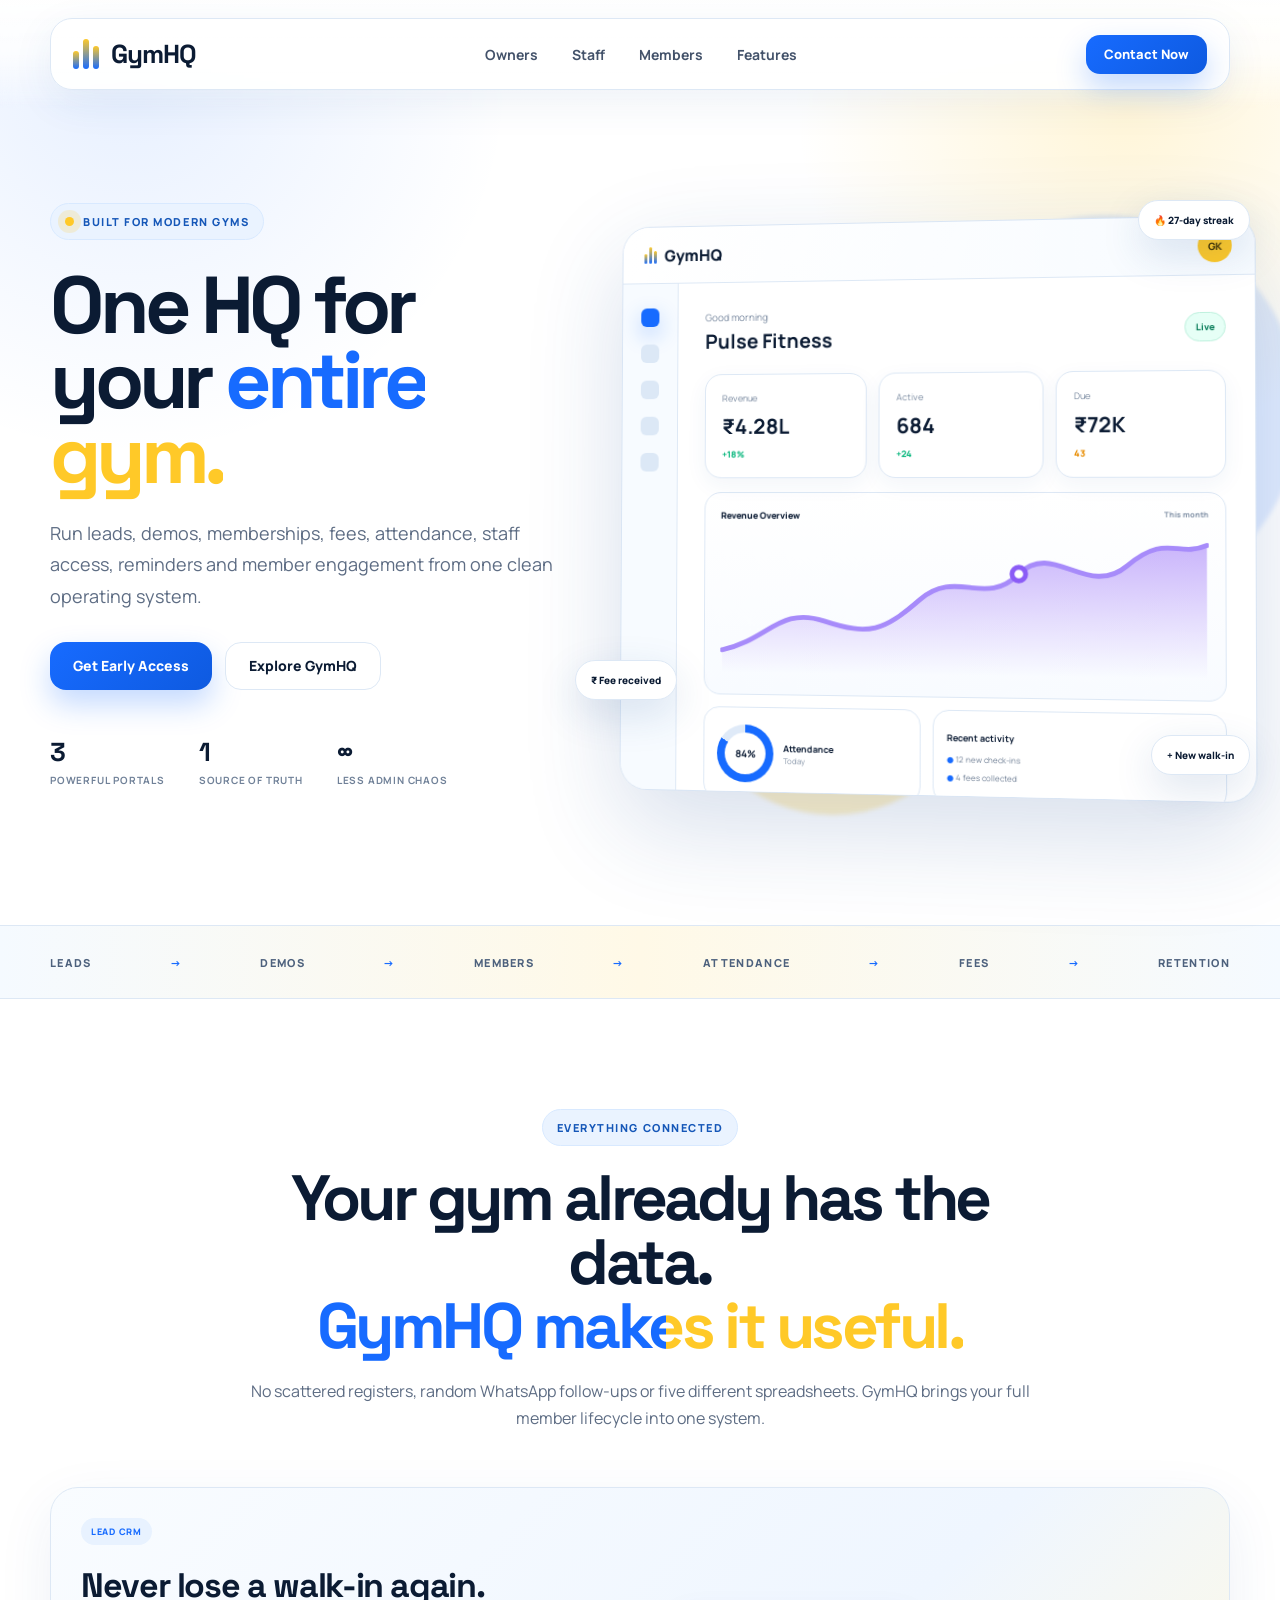
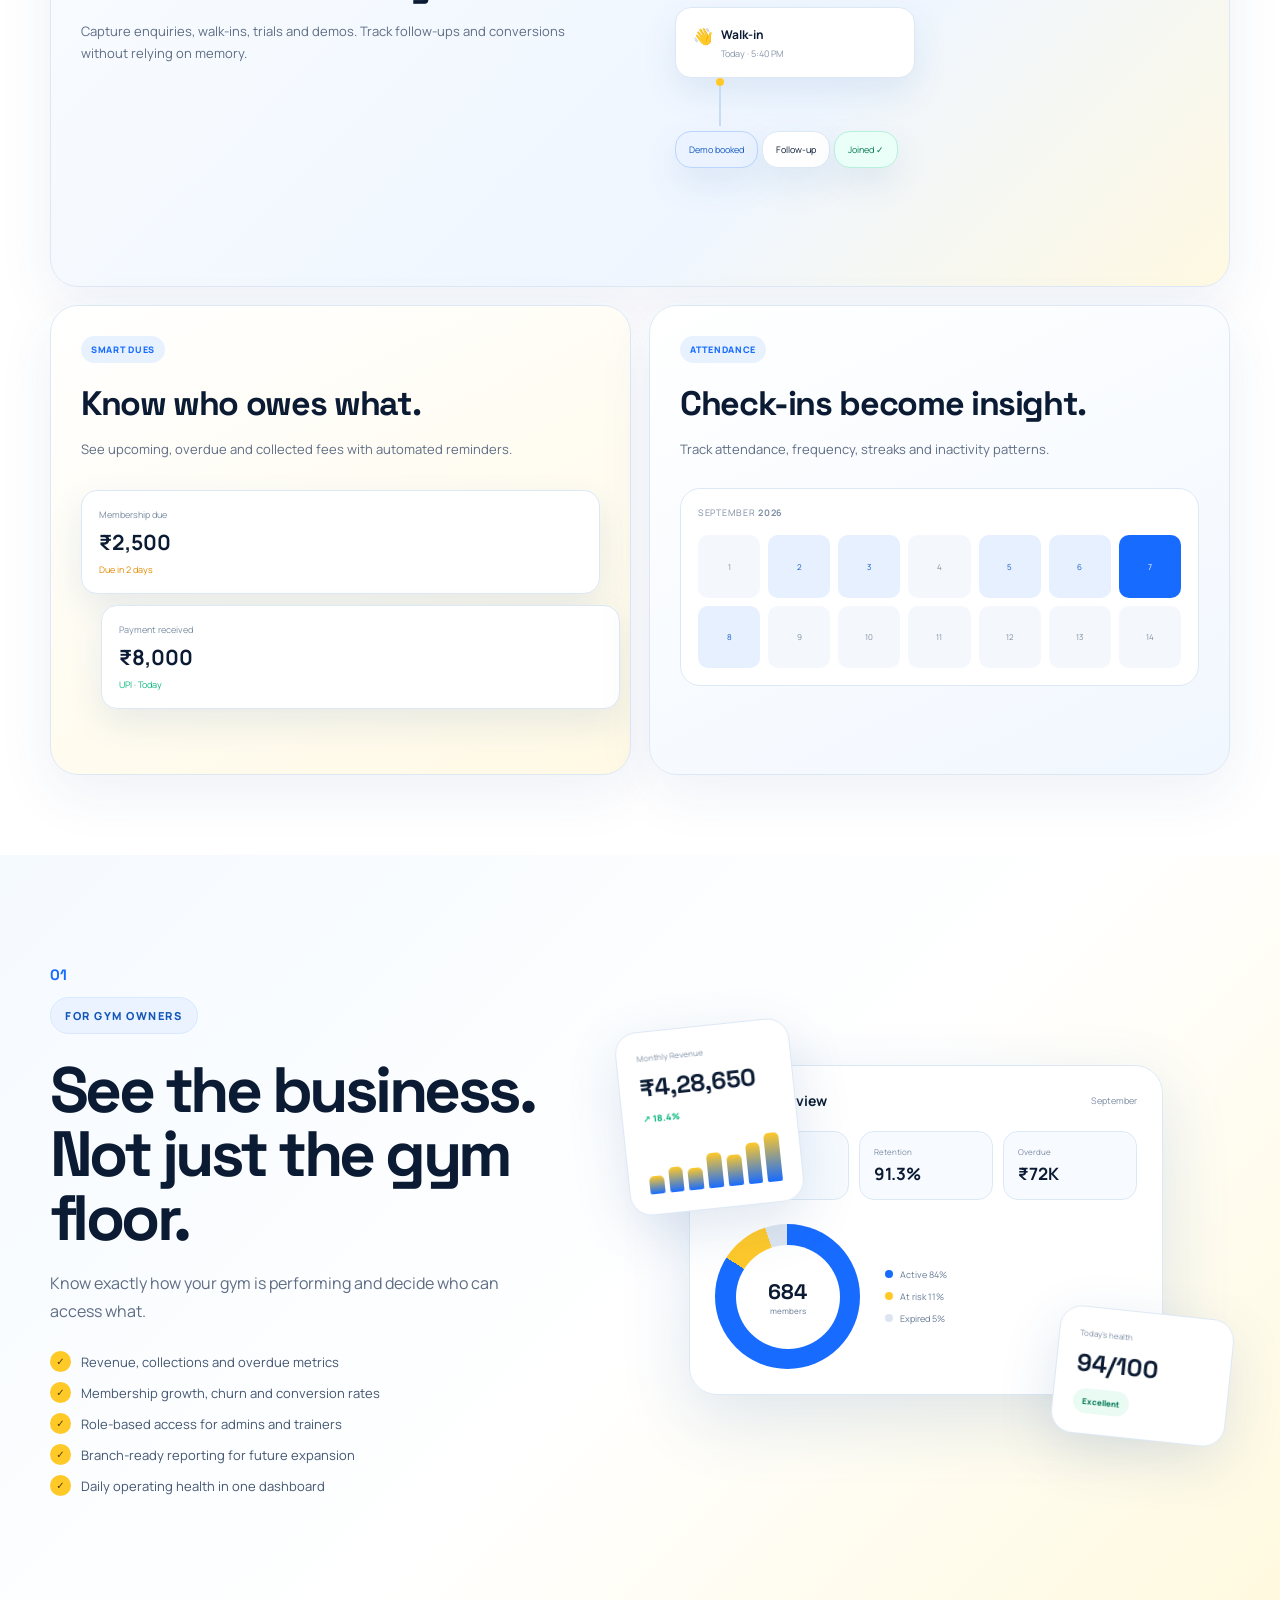
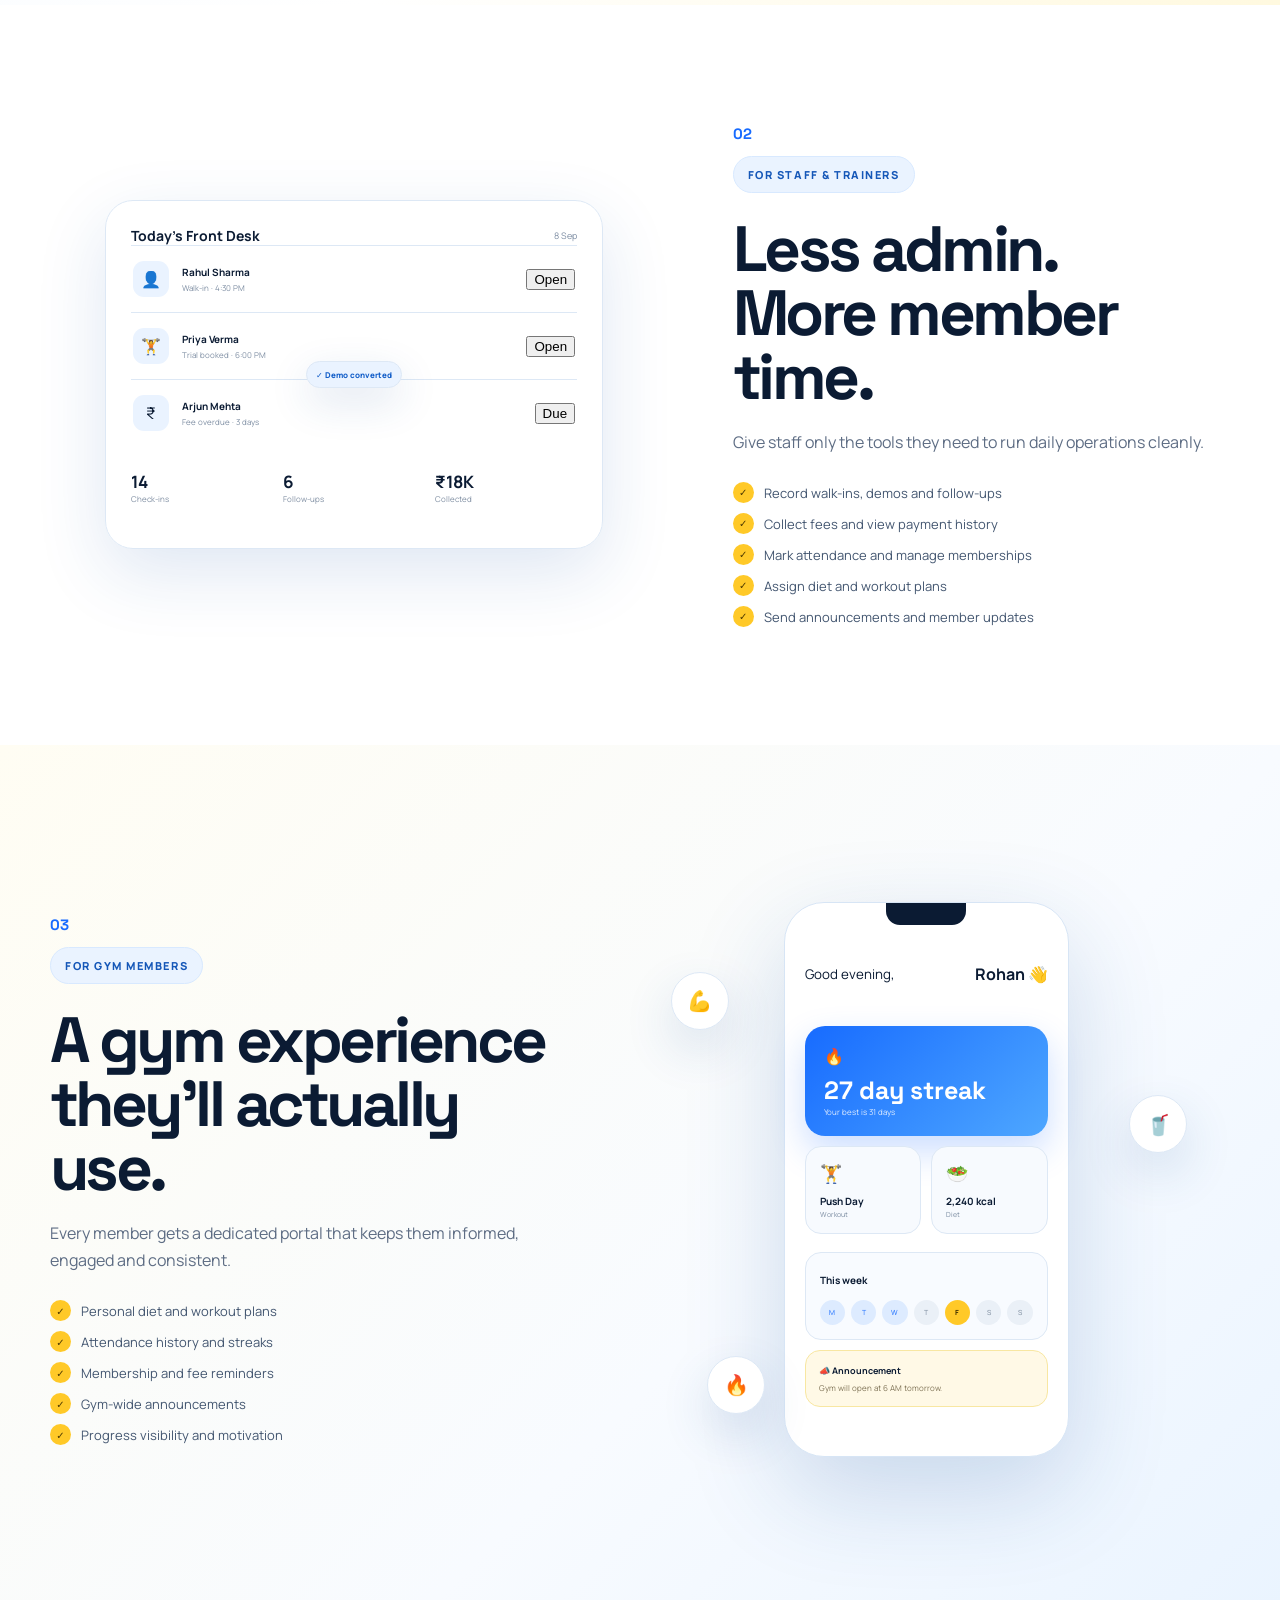
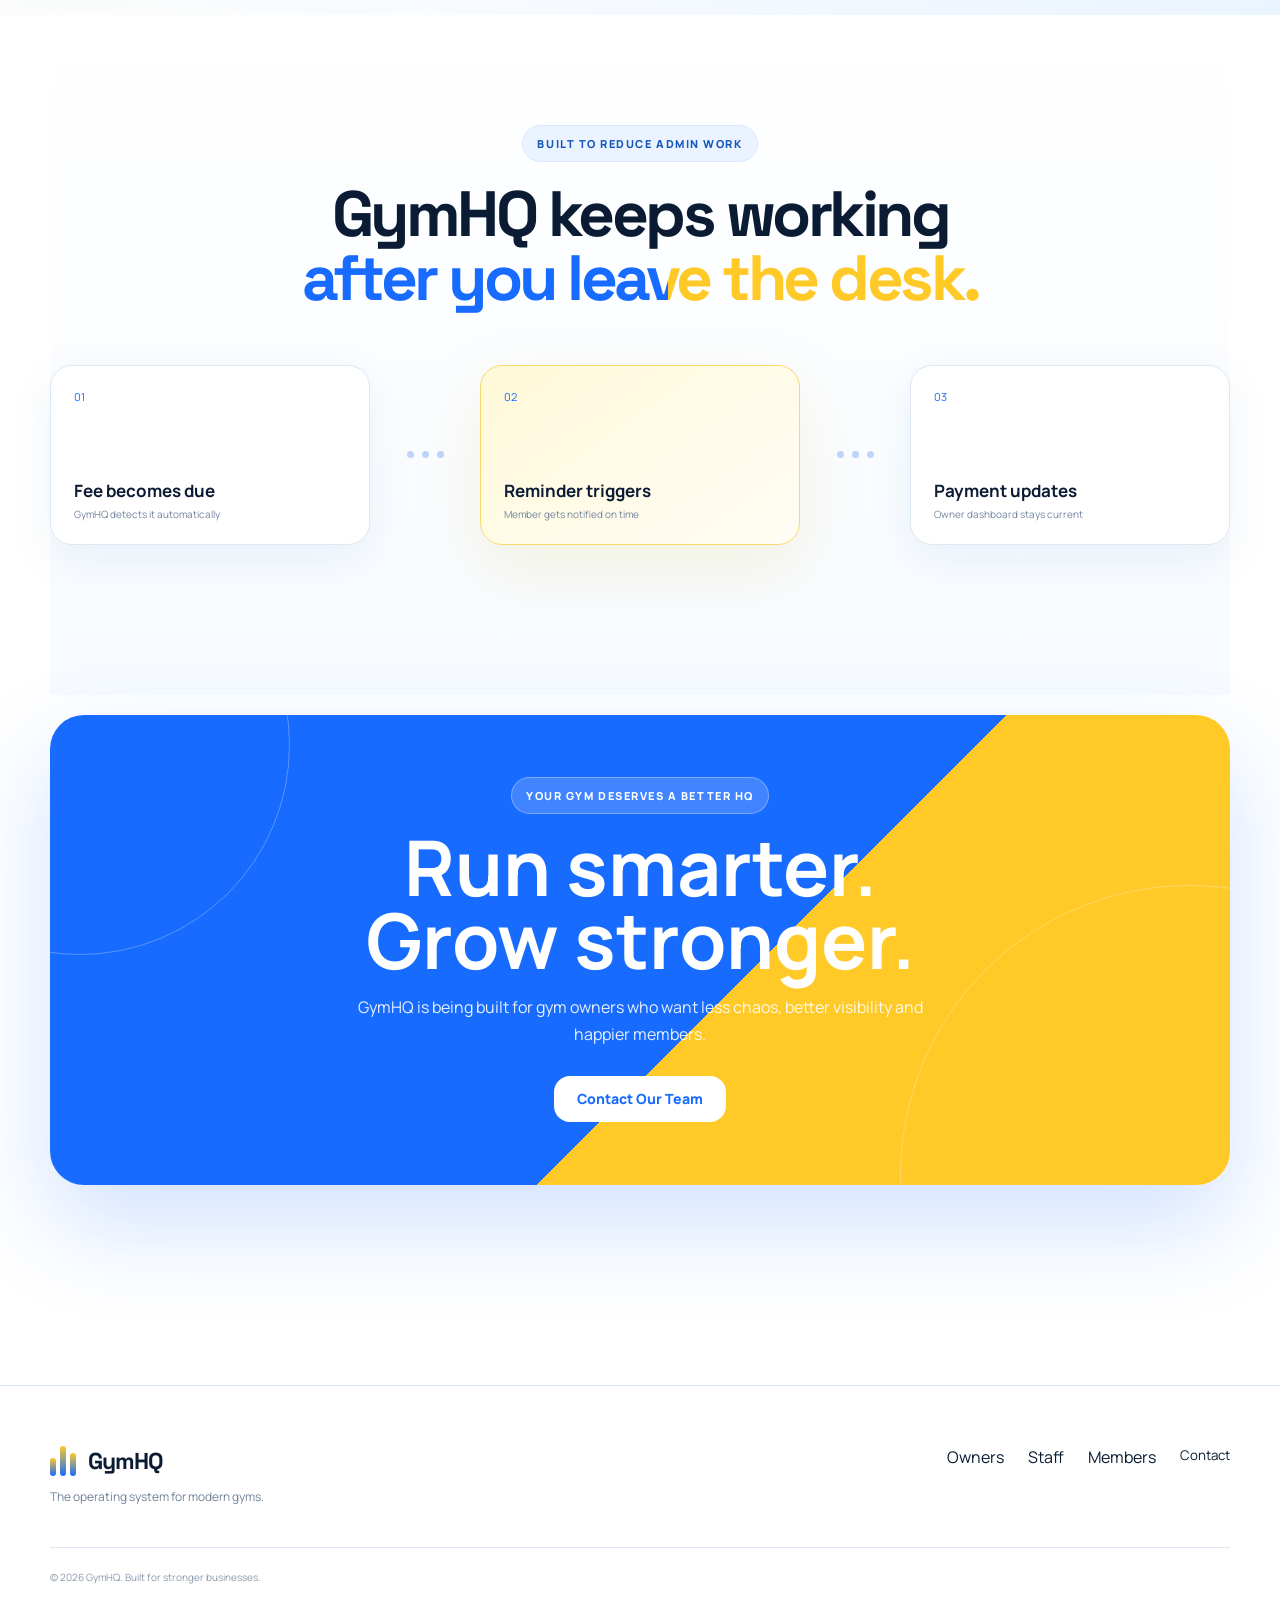
==== index.html @ 40fe4062 "Add files via upload" ====
<!DOCTYPE html>
<html lang="en">
<head>
  <meta charset="UTF-8" />
  <meta name="viewport" content="width=device-width, initial-scale=1.0" />
  <meta name="description" content="GymHQ - One operating system for modern gyms. Manage leads, members, fees, attendance, staff, and member engagement from one place." />
  <title>GymHQ — Run Your Gym Smarter</title>
  <link rel="preconnect" href="https://fonts.googleapis.com">
  <link rel="preconnect" href="https://fonts.gstatic.com" crossorigin>
  <link href="https://fonts.googleapis.com/css2?family=Manrope:wght@400;500;600;700;800&family=Space+Grotesk:wght@500;600;700&display=swap" rel="stylesheet">
  <link rel="stylesheet" href="styles.css" />
</head>
<body>
  <div class="noise"></div>
  <header class="nav-wrap">
    <nav class="nav container">
      <a class="brand" href="#top" aria-label="GymHQ home">
        <span class="brand-mark"><span></span><span></span><span></span></span>
        <span>GymHQ</span>
      </a>
      <div class="nav-links">
        <a href="#owners">Owners</a>
        <a href="#staff">Staff</a>
        <a href="#members">Members</a>
        <a href="#features">Features</a>
      </div>
      <button class="btn btn-small btn-primary open-contact">Contact Now</button>
    </nav>
  </header>

  <main id="top">
    <section class="hero section container">
      <div class="hero-copy reveal">
        <div class="eyebrow"><span class="pulse-dot"></span> Built for modern gyms</div>
        <h1>One HQ for your <span class="grad-text">entire gym.</span></h1>
        <p class="hero-sub">Run leads, demos, memberships, fees, attendance, staff access, reminders and member engagement from one clean operating system.</p>
        <div class="hero-actions">
          <button class="btn btn-primary btn-lg open-contact">Get Early Access</button>
          <a class="btn btn-ghost btn-lg" href="#features">Explore GymHQ</a>
        </div>
        <div class="trust-row">
          <div><strong>3</strong><span>Powerful portals</span></div>
          <div><strong>1</strong><span>Source of truth</span></div>
          <div><strong>∞</strong><span>Less admin chaos</span></div>
        </div>
      </div>

      <div class="hero-visual reveal delay-1" aria-label="Animated GymHQ dashboard illustration">
        <div class="orb orb-1"></div>
        <div class="orb orb-2"></div>
        <div class="dashboard-card float">
          <div class="dash-topbar">
            <div class="mini-brand"><span class="brand-mark tiny"><span></span><span></span><span></span></span> GymHQ</div>
            <div class="avatar">GK</div>
          </div>
          <div class="dash-grid">
            <aside class="dash-side">
              <span class="active"></span><span></span><span></span><span></span><span></span>
            </aside>
            <div class="dash-main">
              <div class="dash-title"><div><small>Good morning</small><b>Pulse Fitness</b></div><span class="status-dot">Live</span></div>
              <div class="metric-row">
                <div class="metric"><small>Revenue</small><b>₹4.28L</b><em>+18%</em></div>
                <div class="metric"><small>Active</small><b>684</b><em>+24</em></div>
                <div class="metric"><small>Due</small><b>₹72K</b><em class="warn">43</em></div>
              </div>
              <div class="chart-card">
                <div class="chart-head"><span>Revenue Overview</span><small>This month</small></div>
                <svg viewBox="0 0 500 150" role="img" aria-label="Revenue chart illustration">
                  <defs><linearGradient id="area" x1="0" y1="0" x2="0" y2="1"><stop offset="0" stop-color="#8b5cf6" stop-opacity=".45"/><stop offset="1" stop-color="#8b5cf6" stop-opacity="0"/></linearGradient></defs>
                  <path d="M0 126 C50 115 60 80 108 95 S170 105 208 72 S275 80 310 45 S380 70 420 36 S470 28 500 15 L500 150 L0 150 Z" fill="url(#area)"/>
                  <path d="M0 126 C50 115 60 80 108 95 S170 105 208 72 S275 80 310 45 S380 70 420 36 S470 28 500 15" fill="none" stroke="#a78bfa" stroke-width="5" stroke-linecap="round"/>
                  <circle cx="310" cy="45" r="7" fill="#fff" stroke="#8b5cf6" stroke-width="5" class="chart-pulse"/>
                </svg>
              </div>
              <div class="bottom-row">
                <div class="mini-panel"><span class="ring"><b>84%</b></span><div><b>Attendance</b><small>Today</small></div></div>
                <div class="activity"><b>Recent activity</b><p><span>●</span> 12 new check-ins</p><p><span>●</span> 4 fees collected</p></div>
              </div>
            </div>
          </div>
        </div>
        <div class="floating-pill pill-a">🔥 27-day streak</div>
        <div class="floating-pill pill-b">₹ Fee received</div>
        <div class="floating-pill pill-c">+ New walk-in</div>
      </div>
    </section>

    <section class="logo-strip">
      <div class="container strip-inner">
        <span>LEADS</span><i>→</i><span>DEMOS</span><i>→</i><span>MEMBERS</span><i>→</i><span>ATTENDANCE</span><i>→</i><span>FEES</span><i>→</i><span>RETENTION</span>
      </div>
    </section>

    <section class="section container intro" id="features">
      <div class="section-heading reveal">
        <div class="eyebrow">Everything connected</div>
        <h2>Your gym already has the data.<br><span class="grad-text">GymHQ makes it useful.</span></h2>
        <p>No scattered registers, random WhatsApp follow-ups or five different spreadsheets. GymHQ brings your full member lifecycle into one system.</p>
      </div>
      <div class="feature-bento">
        <article class="bento bento-wide reveal">
          <div class="bento-copy"><span class="tag">Lead CRM</span><h3>Never lose a walk-in again.</h3><p>Capture enquiries, walk-ins, trials and demos. Track follow-ups and conversions without relying on memory.</p></div>
          <div class="lead-flow art-box">
            <div class="person-bubble">👋 <b>Walk-in</b><small>Today · 5:40 PM</small></div>
            <div class="flow-line"><span></span></div>
            <div class="stage active">Demo booked</div><div class="stage">Follow-up</div><div class="stage success">Joined ✓</div>
          </div>
        </article>
        <article class="bento reveal delay-1">
          <span class="tag">Smart dues</span><h3>Know who owes what.</h3><p>See upcoming, overdue and collected fees with automated reminders.</p>
          <div class="dues-art art-box">
            <div class="due-card"><span>Membership due</span><b>₹2,500</b><small>Due in 2 days</small></div>
            <div class="due-card muted"><span>Payment received</span><b>₹8,000</b><small>UPI · Today</small></div>
          </div>
        </article>
        <article class="bento reveal delay-2">
          <span class="tag">Attendance</span><h3>Check-ins become insight.</h3><p>Track attendance, frequency, streaks and inactivity patterns.</p>
          <div class="calendar-art art-box">
            <div class="cal-head">SEPTEMBER <b>2026</b></div>
            <div class="cal-grid"><span>1</span><span class="hit">2</span><span class="hit">3</span><span>4</span><span class="hit">5</span><span class="hit">6</span><span class="hit strong">7</span><span class="hit">8</span><span>9</span><span>10</span><span>11</span><span>12</span><span>13</span><span>14</span></div>
          </div>
        </article>
      </div>
    </section>

    <section class="section role-section owner" id="owners">
      <div class="container role-grid">
        <div class="role-copy reveal">
          <div class="role-icon">01</div><div class="eyebrow">For gym owners</div>
          <h2>See the business.<br>Not just the gym floor.</h2>
          <p>Know exactly how your gym is performing and decide who can access what.</p>
          <ul class="check-list">
            <li>Revenue, collections and overdue metrics</li>
            <li>Membership growth, churn and conversion rates</li>
            <li>Role-based access for admins and trainers</li>
            <li>Branch-ready reporting for future expansion</li>
            <li>Daily operating health in one dashboard</li>
          </ul>
        </div>
        <div class="role-visual reveal delay-1">
          <div class="phone-card tilted left-card">
            <small>Monthly Revenue</small><h4>₹4,28,650</h4><div class="up">↗ 18.4%</div><div class="bars"><i></i><i></i><i></i><i></i><i></i><i></i><i></i></div>
          </div>
          <div class="glass-panel owner-panel">
            <div class="panel-head"><b>Owner Overview</b><span>September</span></div>
            <div class="owner-stats"><div><small>Conversion</small><b>41.8%</b></div><div><small>Retention</small><b>91.3%</b></div><div><small>Overdue</small><b>₹72K</b></div></div>
            <div class="donut-wrap"><div class="donut"><span>684<small>members</small></span></div><div class="legend"><p><i></i>Active 84%</p><p><i></i>At risk 11%</p><p><i></i>Expired 5%</p></div></div>
          </div>
          <div class="phone-card tilted right-card"><small>Today's health</small><h4>94/100</h4><span class="mini-badge">Excellent</span></div>
        </div>
      </div>
    </section>

    <section class="section role-section" id="staff">
      <div class="container role-grid reverse">
        <div class="role-copy reveal">
          <div class="role-icon">02</div><div class="eyebrow">For staff & trainers</div>
          <h2>Less admin.<br>More member time.</h2>
          <p>Give staff only the tools they need to run daily operations cleanly.</p>
          <ul class="check-list">
            <li>Record walk-ins, demos and follow-ups</li>
            <li>Collect fees and view payment history</li>
            <li>Mark attendance and manage memberships</li>
            <li>Assign diet and workout plans</li>
            <li>Send announcements and member updates</li>
          </ul>
        </div>
        <div class="role-visual reveal delay-1">
          <div class="staff-board glass-panel">
            <div class="panel-head"><b>Today's Front Desk</b><span>8 Sep</span></div>
            <div class="task"><div class="task-icon">👤</div><div><b>Rahul Sharma</b><small>Walk-in · 4:30 PM</small></div><button>Open</button></div>
            <div class="task"><div class="task-icon">🏋️</div><div><b>Priya Verma</b><small>Trial booked · 6:00 PM</small></div><button>Open</button></div>
            <div class="task"><div class="task-icon">₹</div><div><b>Arjun Mehta</b><small>Fee overdue · 3 days</small></div><button class="danger">Due</button></div>
            <div class="staff-kpis"><span><b>14</b><small>Check-ins</small></span><span><b>6</b><small>Follow-ups</small></span><span><b>₹18K</b><small>Collected</small></span></div>
          </div>
          <div class="floating-pill staff-pill">✓ Demo converted</div>
        </div>
      </div>
    </section>

    <section class="section role-section member" id="members">
      <div class="container role-grid">
        <div class="role-copy reveal">
          <div class="role-icon">03</div><div class="eyebrow">For gym members</div>
          <h2>A gym experience<br>they’ll actually use.</h2>
          <p>Every member gets a dedicated portal that keeps them informed, engaged and consistent.</p>
          <ul class="check-list">
            <li>Personal diet and workout plans</li>
            <li>Attendance history and streaks</li>
            <li>Membership and fee reminders</li>
            <li>Gym-wide announcements</li>
            <li>Progress visibility and motivation</li>
          </ul>
        </div>
        <div class="role-visual member-visual reveal delay-1">
          <div class="member-phone">
            <div class="phone-notch"></div>
            <div class="member-top"><small>Good evening,</small><h4>Rohan 👋</h4></div>
            <div class="streak-card"><span>🔥</span><div><b>27 day streak</b><small>Your best is 31 days</small></div></div>
            <div class="member-mini-grid"><div><span>🏋️</span><b>Push Day</b><small>Workout</small></div><div><span>🥗</span><b>2,240 kcal</b><small>Diet</small></div></div>
            <div class="week"><b>This week</b><div><span class="done">M</span><span class="done">T</span><span class="done">W</span><span> T</span><span class="today">F</span><span>S</span><span>S</span></div></div>
            <div class="announcement"><b>📣 Announcement</b><small>Gym will open at 6 AM tomorrow.</small></div>
          </div>
          <div class="orbit orbit-a">💪</div><div class="orbit orbit-b">🥤</div><div class="orbit orbit-c">🔥</div>
        </div>
      </div>
    </section>

    <section class="section container automation-section">
      <div class="section-heading reveal"><div class="eyebrow">Built to reduce admin work</div><h2>GymHQ keeps working<br><span class="grad-text">after you leave the desk.</span></h2></div>
      <div class="automation-flow reveal delay-1">
        <div class="auto-card"><span>01</span><b>Fee becomes due</b><small>GymHQ detects it automatically</small></div>
        <div class="connector"><i></i><i></i><i></i></div>
        <div class="auto-card highlighted"><span>02</span><b>Reminder triggers</b><small>Member gets notified on time</small></div>
        <div class="connector"><i></i><i></i><i></i></div>
        <div class="auto-card"><span>03</span><b>Payment updates</b><small>Owner dashboard stays current</small></div>
      </div>
    </section>

    <section class="section container cta-wrap">
      <div class="cta-card reveal">
        <div class="cta-orb one"></div><div class="cta-orb two"></div>
        <div class="eyebrow light">Your gym deserves a better HQ</div>
        <h2>Run smarter.<br>Grow stronger.</h2>
        <p>GymHQ is being built for gym owners who want less chaos, better visibility and happier members.</p>
        <button class="btn btn-white btn-lg open-contact">Contact Our Team</button>
      </div>
    </section>
  </main>

  <footer>
    <div class="container footer-grid">
      <div><a class="brand footer-brand" href="#top"><span class="brand-mark"><span></span><span></span><span></span></span><span>GymHQ</span></a><p>The operating system for modern gyms.</p></div>
      <div class="footer-links"><a href="#owners">Owners</a><a href="#staff">Staff</a><a href="#members">Members</a><button class="link-btn open-contact">Contact</button></div>
      <div class="copyright">© <span id="year"></span> GymHQ. Built for stronger businesses.</div>
    </div>
  </footer>

  <div class="modal" id="contactModal" aria-hidden="true">
    <div class="modal-backdrop" data-close></div>
    <div class="modal-card" role="dialog" aria-modal="true" aria-labelledby="contactTitle">
      <button class="modal-close" data-close aria-label="Close">×</button>
      <div class="modal-icon">💬</div>
      <div class="eyebrow">Talk to GymHQ</div>
      <h3 id="contactTitle">Tell us about your gym.</h3>
      <p>Fill in the basics and we’ll open WhatsApp with everything pre-filled for you.</p>
      <form id="contactForm">
        <label>Name<input type="text" id="name" placeholder="Your name" autocomplete="name" required></label>
        <label>Gym Name<input type="text" id="gymName" placeholder="Your gym / fitness studio" required></label>
        <div class="field-row">
          <label>City<input type="text" id="city" placeholder="City" required></label>
          <label>State<input type="text" id="state" placeholder="State" required></label>
        </div>
        <button type="submit" class="btn btn-primary btn-lg full">Send to Team <span>↗</span></button>
        <small class="form-note">Opens WhatsApp. No form data is stored on this website.</small>
      </form>
    </div>
  </div>

  <script src="script.js"></script>
</body>
</html>
---- styles.css ----
:root{
  --blue:#176BFF;
  --blue-2:#42A5FF;
  --blue-3:#EAF3FF;
  --yellow:#FFC928;
  --yellow-2:#FFE680;
  --yellow-3:#FFF8DA;
  --ink:#0B1B33;
  --muted:#5E6D84;
  --soft:#F6FAFF;
  --card:#FFFFFF;
  --line:#DDE8F5;
  --green:#10B981;
  --red:#EF4444;
  --shadow:0 24px 70px rgba(28,85,170,.14);
}
*{box-sizing:border-box}
html{scroll-behavior:smooth}
body{margin:0;font-family:Manrope,system-ui,-apple-system,BlinkMacSystemFont,"Segoe UI",sans-serif;background:#fff;color:var(--ink);overflow-x:hidden}
body::before{content:"";position:fixed;inset:0;pointer-events:none;z-index:-3;background:radial-gradient(circle at 10% 8%,rgba(23,107,255,.10),transparent 27%),radial-gradient(circle at 88% 12%,rgba(255,201,40,.18),transparent 24%),linear-gradient(#fff,#fff)}
.noise{position:fixed;inset:0;pointer-events:none;z-index:-1;opacity:.22;background-image:radial-gradient(rgba(11,27,51,.12) .55px,transparent .55px);background-size:18px 18px;mask-image:linear-gradient(to bottom,rgba(0,0,0,.35),transparent 80%)}
a{color:inherit;text-decoration:none}.container{width:min(1180px,calc(100% - 48px));margin:auto}.section{padding:110px 0}.nav-wrap{position:fixed;z-index:50;top:0;left:0;right:0;padding:18px 0;background:linear-gradient(to bottom,rgba(255,255,255,.96),rgba(255,255,255,.76),transparent);backdrop-filter:blur(10px)}
.nav{height:72px;border:1px solid var(--line);background:rgba(255,255,255,.9);box-shadow:0 12px 40px rgba(34,84,150,.08);border-radius:22px;display:flex;align-items:center;padding:0 22px;justify-content:space-between}.brand{display:flex;align-items:center;gap:12px;font-family:"Space Grotesk",sans-serif;font-weight:700;font-size:26px;letter-spacing:-.04em}.brand-mark{display:flex;height:30px;gap:4px;align-items:end}.brand-mark span{width:6px;border-radius:10px;background:linear-gradient(180deg,var(--yellow),var(--blue))}.brand-mark span:nth-child(1){height:18px}.brand-mark span:nth-child(2){height:30px}.brand-mark span:nth-child(3){height:23px}.brand-mark.tiny{height:17px;gap:2px}.brand-mark.tiny span{width:3px}.brand-mark.tiny span:nth-child(1){height:10px}.brand-mark.tiny span:nth-child(2){height:17px}.brand-mark.tiny span:nth-child(3){height:13px}.nav-links{display:flex;gap:34px;color:#43526A;font-size:14px;font-weight:700}.nav-links a{transition:.2s}.nav-links a:hover{color:var(--blue)}
.btn{border:0;border-radius:14px;padding:13px 19px;font:800 13px/1 Manrope;cursor:pointer;display:inline-flex;align-items:center;justify-content:center;transition:.24s;box-shadow:none}.btn:hover{transform:translateY(-2px)}.btn-primary{background:linear-gradient(135deg,var(--blue),#0E5AE0);color:#fff;box-shadow:0 14px 30px rgba(23,107,255,.26)}.btn-primary:hover{box-shadow:0 18px 38px rgba(23,107,255,.36)}.btn-ghost{background:#fff;color:var(--ink);border:1px solid var(--line)}.btn-ghost:hover{border-color:#B7D4FF;background:var(--blue-3)}.btn-white{background:#fff;color:var(--blue)}.btn-small{padding:13px 18px}.btn-lg{padding:16px 23px;border-radius:16px;font-size:14px}
.hero{min-height:820px;padding-top:175px;display:grid;grid-template-columns:.9fr 1.1fr;gap:58px;align-items:center}.eyebrow{display:inline-flex;align-items:center;gap:9px;text-transform:uppercase;letter-spacing:.14em;font-weight:800;font-size:11px;color:#1557B8;background:var(--blue-3);border:1px solid #D8E9FF;border-radius:999px;padding:10px 14px}.pulse-dot{width:9px;height:9px;border-radius:50%;background:var(--yellow);box-shadow:0 0 0 7px rgba(255,201,40,.18);animation:pulse 2s infinite}@keyframes pulse{50%{box-shadow:0 0 0 12px rgba(255,201,40,0)}}.hero h1{font-family:"Space Grotesk";font-size:clamp(62px,6.3vw,92px);line-height:.93;letter-spacing:-.065em;margin:28px 0 25px;max-width:650px}.grad-text{background:linear-gradient(90deg,var(--blue) 0 54%,var(--yellow) 54% 100%);-webkit-background-clip:text;background-clip:text;color:transparent}.hero-sub{font-size:18px;line-height:1.75;color:var(--muted);max-width:610px}.hero-actions{display:flex;gap:13px;margin-top:30px}.trust-row{display:flex;gap:34px;margin-top:45px}.trust-row>div{display:flex;flex-direction:column}.trust-row strong{font-family:"Space Grotesk";font-size:26px;color:var(--ink)}.trust-row span{font-size:10px;color:#708198;margin-top:4px;text-transform:uppercase;letter-spacing:.08em;font-weight:700}
.hero-visual{height:640px;position:relative;perspective:1200px}.orb{position:absolute;border-radius:50%;filter:blur(2px);z-index:-1}.orb-1{width:390px;height:390px;background:rgba(23,107,255,.13);right:-70px;top:40px}.orb-2{width:300px;height:300px;background:rgba(255,201,40,.25);left:70px;bottom:0}.dashboard-card{position:absolute;inset:45px -20px 20px 0;background:#fff;border:1px solid #D9E5F4;border-radius:28px;overflow:hidden;box-shadow:0 35px 100px rgba(32,80,150,.18);transform:rotateY(-5deg) rotateX(1deg)}.float{animation:float 6s ease-in-out infinite}@keyframes float{50%{transform:rotateY(-3deg) rotateX(0) translateY(-10px)}}.dash-topbar{height:58px;padding:0 22px;border-bottom:1px solid var(--line);display:flex;align-items:center;justify-content:space-between;background:linear-gradient(90deg,#fff,#F7FBFF)}.mini-brand{display:flex;align-items:center;gap:8px;font-weight:800}.avatar{width:33px;height:33px;border-radius:50%;display:grid;place-items:center;background:var(--yellow);color:#4B3900;font-size:10px;font-weight:900}.dash-grid{display:grid;grid-template-columns:58px 1fr;height:calc(100% - 58px)}.dash-side{border-right:1px solid var(--line);padding-top:25px;display:flex;flex-direction:column;align-items:center;gap:18px;background:#F7FBFF}.dash-side span{width:19px;height:19px;border-radius:6px;background:#DCE8F6}.dash-side span.active{background:var(--blue);box-shadow:0 8px 22px rgba(23,107,255,.3)}.dash-main{padding:28px}.dash-title{display:flex;justify-content:space-between;align-items:center}.dash-title small,.dash-title b{display:block}.dash-title small{color:#7A8AA0;font-size:10px}.dash-title b{font-size:20px;margin-top:4px}.status-dot{font-size:9px;color:#087D59;background:#E6FFF6;border:1px solid #BFF1DE;padding:7px 10px;border-radius:999px;font-weight:800}.metric-row{display:grid;grid-template-columns:repeat(3,1fr);gap:12px;margin-top:20px}.metric{padding:17px;border:1px solid var(--line);border-radius:17px;background:#fff;box-shadow:0 7px 22px rgba(38,88,150,.06)}.metric small,.metric b,.metric em{display:block}.metric small{font-size:9px;color:#7A8AA0}.metric b{font-size:21px;margin:8px 0}.metric em{font-style:normal;color:var(--green);font-size:9px;font-weight:800}.metric em.warn{color:#E88C00}.chart-card{margin-top:14px;border:1px solid var(--line);border-radius:17px;background:linear-gradient(180deg,#fff,#F8FBFF);padding:16px}.chart-head{display:flex;justify-content:space-between;font-size:9px;font-weight:800}.chart-head small{color:#8796AA}.chart-card svg{width:100%;height:145px;margin-top:8px}.chart-pulse{animation:chartPulse 1.8s infinite}@keyframes chartPulse{50%{r:10}}.bottom-row{display:grid;grid-template-columns:1fr 1.3fr;gap:12px;margin-top:12px}.mini-panel,.activity{border:1px solid var(--line);border-radius:16px;background:#fff;padding:13px}.mini-panel{display:flex;align-items:center;gap:10px}.ring{width:58px;height:58px;border-radius:50%;display:grid;place-items:center;background:conic-gradient(var(--blue) 0 84%,#DFEAF8 84% 100%);position:relative}.ring:after{content:"";position:absolute;width:42px;height:42px;border-radius:50%;background:#fff}.ring b{position:relative;z-index:1;font-size:10px}.mini-panel b,.mini-panel small{display:block}.mini-panel>div b{font-size:9px}.mini-panel>div small{font-size:8px;color:#8997AA}.activity>b{font-size:9px}.activity p{font-size:8px;color:#6E7E94;margin:7px 0}.activity p span{color:var(--blue)}.floating-pill{position:absolute;border-radius:999px;padding:12px 15px;background:#fff;border:1px solid var(--line);box-shadow:0 14px 40px rgba(35,83,150,.15);font-size:10px;font-weight:800;animation:pillFloat 4.3s ease-in-out infinite}.pill-a{right:-20px;top:25px}.pill-b{left:-38px;bottom:115px;animation-delay:-1.6s}.pill-c{right:-20px;bottom:40px;animation-delay:-2.4s}@keyframes pillFloat{50%{transform:translateY(-10px) rotate(1deg)}}
.logo-strip{border-block:1px solid var(--line);background:linear-gradient(90deg,#F5FAFF,#FFF9E7,#F5FAFF)}.strip-inner{height:72px;display:flex;align-items:center;justify-content:space-between;gap:18px;color:#4D617D;font-size:11px;font-weight:900;letter-spacing:.12em}.strip-inner i{color:var(--blue);font-style:normal}.intro{padding-bottom:80px}.section-heading{text-align:center;max-width:800px;margin:0 auto 55px}.section-heading h2,.role-copy h2{font-family:"Space Grotesk";font-size:clamp(42px,5vw,66px);line-height:1;letter-spacing:-.055em;margin:20px 0}.section-heading p,.role-copy>p{font-size:16px;line-height:1.7;color:var(--muted)}
.feature-bento{display:grid;grid-template-columns:1fr 1fr;gap:18px}.bento{border:1px solid var(--line);border-radius:28px;background:#fff;min-height:470px;padding:30px;overflow:hidden;position:relative;box-shadow:0 18px 55px rgba(32,82,148,.08)}.bento-wide{grid-column:1/-1;display:grid;grid-template-columns:1fr 1fr;min-height:400px;background:linear-gradient(135deg,#F9FCFF,#EFF6FF 62%,#FFF9E2)}.bento:nth-child(2){background:linear-gradient(155deg,#fff,#FFF9E5)}.bento:nth-child(3){background:linear-gradient(155deg,#fff,#F1F7FF)}.tag{display:inline-block;border-radius:999px;background:#E8F2FF;color:var(--blue);padding:7px 10px;font-size:9px;text-transform:uppercase;letter-spacing:.08em;font-weight:900}.bento h3{font-family:"Space Grotesk";font-size:34px;letter-spacing:-.04em;margin:19px 0 12px}.bento p{color:var(--muted);line-height:1.7;font-size:13px;max-width:500px}.art-box{position:relative}.lead-flow{align-self:center;padding:35px}.person-bubble,.stage,.due-card{background:#fff;border:1px solid var(--line);border-radius:16px;box-shadow:0 14px 35px rgba(33,87,160,.10)}.person-bubble{padding:17px;max-width:240px}.person-bubble b,.person-bubble small{display:block;margin-left:28px}.person-bubble b{margin-top:-21px;font-size:12px}.person-bubble small{color:#8796AA;font-size:9px;margin-top:4px}.flow-line{height:48px;width:2px;background:#C7DBF6;margin-left:44px;position:relative}.flow-line span{position:absolute;width:8px;height:8px;border-radius:50%;background:var(--yellow);left:-3px;top:0;animation:flow 2s infinite}@keyframes flow{to{top:40px}}.stage{display:inline-flex;padding:11px 13px;font-size:9px;margin:5px 4px 0 0}.stage.active{background:#EAF3FF;border-color:#BBD5FF;color:#145AC3}.stage.success{background:#E9FFF7;border-color:#B9F0DB;color:#087A57}.dues-art{margin-top:30px}.due-card{padding:17px;margin:11px 0;animation:dueBob 4s ease-in-out infinite}.due-card.muted{transform:translateX(20px);animation-delay:-2s}.due-card span,.due-card b,.due-card small{display:block}.due-card span{font-size:9px;color:#7C8DA3}.due-card b{font-size:21px;margin:7px 0}.due-card small{font-size:9px;color:#E58B00}@keyframes dueBob{50%{transform:translateY(-6px)}}.due-card.muted small{color:var(--green)}.calendar-art{margin-top:28px;border:1px solid var(--line);border-radius:20px;background:#fff;padding:17px}.cal-head{font-size:9px;color:#7E8EA4;letter-spacing:.08em}.cal-grid{display:grid;grid-template-columns:repeat(7,1fr);gap:8px;margin-top:16px}.cal-grid span{aspect-ratio:1;border-radius:10px;display:grid;place-items:center;background:#F4F8FD;color:#7D8CA0;font-size:8px}.cal-grid .hit{background:#E6F0FF;color:#135EC7}.cal-grid .strong{background:var(--blue);color:#fff}
.role-section{position:relative}.role-section.owner{background:linear-gradient(135deg,#F5FAFF,#FFFFFF 55%,#FFF9DF)}.role-section.member{background:linear-gradient(135deg,#FFFDF3,#F8FBFF 60%,#EAF4FF)}.role-grid{display:grid;grid-template-columns:.9fr 1.1fr;gap:75px;align-items:center}.role-grid.reverse{grid-template-columns:1.1fr .9fr}.role-grid.reverse .role-copy{order:2}.role-icon{font-family:"Space Grotesk";font-size:15px;font-weight:800;color:var(--blue);margin-bottom:13px}.role-copy .eyebrow{margin-bottom:4px}.check-list{list-style:none;padding:0;margin:28px 0 0;display:grid;gap:13px}.check-list li{position:relative;padding-left:31px;color:#435670;font-size:13px}.check-list li:before{content:"✓";position:absolute;left:0;top:-2px;width:21px;height:21px;border-radius:50%;display:grid;place-items:center;background:var(--yellow);color:#4D3900;font-weight:900;font-size:10px}.role-visual{min-height:520px;position:relative;display:grid;place-items:center}.glass-panel,.staff-board{border:1px solid var(--line);background:rgba(255,255,255,.94);backdrop-filter:blur(18px);box-shadow:var(--shadow);border-radius:28px}.owner-panel{width:78%;padding:25px}.panel-head{display:flex;justify-content:space-between;align-items:center}.panel-head b{font-size:14px}.panel-head span{font-size:9px;color:#7D8DA3}.owner-stats{display:grid;grid-template-columns:repeat(3,1fr);gap:10px;margin-top:21px}.owner-stats div{background:#F7FBFF;border:1px solid var(--line);border-radius:15px;padding:14px}.owner-stats small,.owner-stats b{display:block}.owner-stats small{font-size:8px;color:#7D8CA0}.owner-stats b{font-size:17px;margin-top:5px}.donut-wrap{display:flex;align-items:center;gap:25px;margin-top:24px}.donut{width:145px;height:145px;border-radius:50%;background:conic-gradient(var(--blue) 0 84%,var(--yellow) 84% 95%,#DDE6F0 95% 100%);display:grid;place-items:center;position:relative;animation:spinIn 1.2s ease both}.donut:after{content:"";position:absolute;width:104px;height:104px;background:#fff;border-radius:50%}.donut span{position:relative;z-index:1;font:700 21px "Space Grotesk"}.donut small{display:block;font:500 8px Manrope;color:#7F8EA3;text-align:center}.legend p{font-size:9px;color:#677A94}.legend i{display:inline-block;width:8px;height:8px;border-radius:50%;background:var(--blue);margin-right:7px}.legend p:nth-child(2) i{background:var(--yellow)}.legend p:nth-child(3) i{background:#DDE6F0}.phone-card{position:absolute;width:175px;background:#fff;border:1px solid var(--line);box-shadow:0 18px 55px rgba(37,88,155,.14);border-radius:22px;padding:20px;z-index:2}.phone-card small,.phone-card h4{display:block}.phone-card small{font-size:8px;color:#7E8EA4}.phone-card h4{font:700 24px "Space Grotesk";margin:9px 0}.left-card{left:0;top:55px}.right-card{right:0;bottom:50px}.tilted.left-card{transform:rotate(-6deg)}.tilted.right-card{transform:rotate(6deg)}.up{color:var(--green);font-size:9px;font-weight:800}.bars{height:52px;display:flex;align-items:end;gap:5px;margin-top:17px}.bars i{flex:1;border-radius:5px 5px 2px 2px;background:linear-gradient(var(--yellow),var(--blue));height:35%}.bars i:nth-child(2){height:48%}.bars i:nth-child(3){height:42%}.bars i:nth-child(4){height:68%}.bars i:nth-child(5){height:60%}.bars i:nth-child(6){height:78%}.bars i:nth-child(7){height:94%}.mini-badge{display:inline-block;background:#EAFBF4;color:#087B58;padding:7px 9px;border-radius:999px;font-size:8px;font-weight:800}
.staff-board{width:82%;padding:25px}.staff-kpis{display:grid;grid-template-columns:repeat(3,1fr);gap:10px;margin:19px 0}.staff-kpis div{border:1px solid var(--line);border-radius:14px;background:#F8FBFF;padding:13px}.staff-kpis small,.staff-kpis b{display:block}.staff-kpis small{font-size:8px;color:#7F8EA2}.staff-kpis b{font-size:17px;margin-top:5px}.task{display:grid;grid-template-columns:38px 1fr auto;gap:11px;align-items:center;border-top:1px solid var(--line);padding:15px 2px}.task-icon{width:36px;height:36px;border-radius:11px;background:#EAF3FF;display:grid;place-items:center}.task b,.task small{display:block}.task b{font-size:10px}.task small{font-size:8px;color:#7D8DA2;margin-top:3px}.staff-pill{font-size:8px;font-weight:800;color:#145FC9;background:#EAF3FF;border-radius:999px;padding:7px 9px}.staff-pill.danger{color:#B96100;background:#FFF2CE}
.member-visual{min-height:650px}.member-phone{width:285px;min-height:555px;border-radius:40px;background:#fff;border:1px solid #D7E5F5;box-shadow:0 35px 100px rgba(31,83,156,.20);padding:20px;position:relative;animation:phoneFloat 5s ease-in-out infinite}.phone-notch{width:80px;height:22px;border-radius:0 0 14px 14px;background:#0B1B33;position:absolute;left:50%;top:0;transform:translateX(-50%)}.member-top{display:flex;justify-content:space-between;align-items:center;padding-top:18px}.member-top b{font-size:11px}.member-top span{font-size:9px;color:#60728D}.streak-card{margin-top:20px;background:linear-gradient(135deg,var(--blue),#4EA7FF);border-radius:20px;color:#fff;padding:19px;box-shadow:0 15px 35px rgba(23,107,255,.22)}.streak-card small,.streak-card b{display:block}.streak-card small{font-size:8px;opacity:.85}.streak-card b{font:700 25px "Space Grotesk";margin-top:7px}.member-mini-grid{display:grid;grid-template-columns:1fr 1fr;gap:10px;margin-top:10px}.member-mini-grid div{background:#F7FAFE;border:1px solid var(--line);border-radius:16px;padding:14px}.member-mini-grid span{font-size:18px}.member-mini-grid b,.member-mini-grid small{display:block}.member-mini-grid b{font-size:10px;margin-top:9px}.member-mini-grid small{font-size:7px;color:#7B8CA1;margin-top:2px}.week{margin-top:18px;background:#F8FBFF;border:1px solid var(--line);border-radius:16px;padding:14px}.week>b{font-size:10px}.week div{display:grid;grid-template-columns:repeat(7,1fr);gap:6px;margin-top:11px}.week span{aspect-ratio:1;border-radius:50%;display:grid;place-items:center;background:#EAF0F7;color:#77879A;font-size:7px}.week span.done{background:#DDEBFF;color:#176BFF}.week span.today{background:var(--yellow);color:#4C3900;font-weight:900}.announcement{margin-top:10px;background:#FFF9E6;border:1px solid #F8E7A2;border-radius:15px;padding:13px}.announcement b,.announcement small{display:block}.announcement b{font-size:9px}.announcement small{font-size:8px;color:#7E7255;margin-top:5px}.orbit{position:absolute;width:58px;height:58px;border-radius:50%;display:grid;place-items:center;background:#fff;border:1px solid var(--line);box-shadow:0 20px 50px rgba(35,84,150,.16);font-size:20px;animation:orbitFloat 4s ease-in-out infinite}.orbit-a{left:8%;top:18%}.orbit-b{right:7%;top:37%;animation-delay:-1.4s}.orbit-c{left:14%;bottom:14%;animation-delay:-2.5s}@keyframes orbitFloat{50%{transform:translateY(-12px) rotate(6deg)}}
.automation-section{padding-bottom:150px;background:linear-gradient(180deg,#fff,#F7FBFF)}.automation-flow{display:grid;grid-template-columns:1fr 110px 1fr 110px 1fr;align-items:center}.auto-card{min-height:180px;border:1px solid var(--line);border-radius:22px;background:#fff;padding:23px;display:flex;flex-direction:column;justify-content:flex-end;box-shadow:0 14px 45px rgba(35,84,150,.07)}.auto-card span{margin-bottom:auto;color:var(--blue);font-size:11px}.auto-card b{font-size:17px}.auto-card small{color:#73859E;font-size:10px;margin-top:5px}.auto-card.highlighted{background:linear-gradient(145deg,#FFF9D8,#FFFDF5);border-color:#F5D96C;box-shadow:0 25px 70px rgba(209,165,0,.12)}.connector{display:flex;gap:8px;justify-content:center}.connector i{width:7px;height:7px;border-radius:50%;background:#BCD5F8;animation:dots 1.4s infinite}.connector i:nth-child(2){animation-delay:.2s}.connector i:nth-child(3){animation-delay:.4s}@keyframes dots{50%{background:var(--yellow);transform:scale(1.4)}}
.cta-wrap{padding-top:20px}.cta-card{position:relative;overflow:hidden;text-align:center;min-height:470px;border-radius:34px;display:flex;flex-direction:column;align-items:center;justify-content:center;background:linear-gradient(135deg,#176BFF 0 58%,#FFC928 58% 100%);box-shadow:0 40px 100px rgba(23,107,255,.20);padding:50px;color:#fff}.cta-card .eyebrow{background:rgba(255,255,255,.18);border-color:rgba(255,255,255,.3);color:#fff}.cta-card h2{font-size:clamp(52px,6vw,82px);line-height:.95;margin:17px 0}.cta-card p{max-width:600px;color:rgba(255,255,255,.9);line-height:1.7;margin:0 0 28px}.cta-orb{position:absolute;border-radius:50%;border:1px solid rgba(255,255,255,.28)}.cta-orb.one{width:420px;height:420px;left:-180px;top:-180px}.cta-orb.two{width:580px;height:580px;right:-250px;bottom:-280px}.cta-card>*:not(.cta-orb){z-index:1}
footer{padding:60px 0 34px;border-top:1px solid var(--line);margin-top:90px;background:#fff}.footer-grid{display:grid;grid-template-columns:1fr auto;gap:30px}.footer-brand{font-size:23px}.footer-grid p{color:#718198;font-size:12px}.footer-links{display:flex;gap:24px;align-items:start}.link-btn{border:0;background:none;padding:0;cursor:pointer;font-family:inherit;color:inherit}.copyright{grid-column:1/-1;border-top:1px solid var(--line);padding-top:22px;color:#8A98AA;font-size:10px}
.modal{position:fixed;inset:0;z-index:100;display:grid;place-items:center;visibility:hidden;opacity:0;transition:.25s}.modal.show{visibility:visible;opacity:1}.modal-backdrop{position:absolute;inset:0;background:rgba(11,27,51,.35);backdrop-filter:blur(9px)}.modal-card{position:relative;width:min(560px,calc(100% - 28px));max-height:calc(100vh - 34px);overflow:auto;background:#fff;border:1px solid #D8E6F5;box-shadow:0 40px 120px rgba(23,71,136,.25);border-radius:28px;padding:34px;transform:translateY(18px) scale(.98);transition:.3s}.modal.show .modal-card{transform:none}.modal-close{position:absolute;right:18px;top:16px;border:0;background:#EFF5FC;color:#5C6E86;width:34px;height:34px;border-radius:10px;font-size:22px;cursor:pointer}.modal-icon{font-size:34px;margin-bottom:12px}.modal-card h3{font-size:35px;margin:14px 0 8px}.modal-card>p{color:#657892;font-size:13px;line-height:1.6}.modal form{margin-top:24px;display:grid;gap:15px}.modal label{display:grid;gap:7px;color:#364A67;font-size:11px;font-weight:800}.modal input{width:100%;border:1px solid #D5E3F4;background:#F8FBFF;color:var(--ink);border-radius:12px;padding:14px 15px;outline:none;font:inherit;font-size:13px}.modal input:focus{border-color:#7DB0FF;box-shadow:0 0 0 3px rgba(23,107,255,.10)}.field-row{display:grid;grid-template-columns:1fr 1fr;gap:12px}.form-note{text-align:center;color:#8292A8;font-size:9px}
.reveal{opacity:0;transform:translateY(28px);transition:opacity .8s ease,transform .8s ease}.reveal.visible{opacity:1;transform:none}.delay-1{transition-delay:.12s}.delay-2{transition-delay:.22s}
@keyframes phoneFloat{50%{transform:translateY(-10px)}}@keyframes spinIn{from{transform:rotate(-70deg) scale(.85);opacity:.4}to{transform:none;opacity:1}}
@media(max-width:980px){.nav-links{display:none}.hero,.role-grid,.role-grid.reverse{grid-template-columns:1fr}.hero{padding-top:140px}.hero-copy{text-align:center}.hero-copy h1,.hero-sub{margin-left:auto;margin-right:auto}.hero-actions,.trust-row{justify-content:center}.hero-visual{height:580px}.role-grid.reverse .role-copy{order:initial}.role-copy{text-align:center}.check-list{max-width:520px;margin:28px auto 0;text-align:left}.role-visual{min-height:480px}.automation-flow{grid-template-columns:1fr;gap:14px;max-width:620px;margin:auto}.connector{transform:rotate(90deg);height:40px;align-items:center}.bento-wide{grid-template-columns:1fr}.lead-flow{margin:24px 0 0}.owner-panel{width:72%}}
@media(max-width:700px){.container{width:min(100% - 24px,1180px)}.section{padding:82px 0}.nav{height:58px}.brand{font-size:19px}.btn-small{font-size:11px;padding:10px 12px}.hero{padding-top:125px;min-height:auto}.hero h1{font-size:54px}.hero-sub{font-size:15px}.hero-actions{flex-direction:column}.hero-actions .btn{width:100%}.trust-row{gap:18px}.trust-row span{font-size:9px}.hero-visual{height:430px;margin-top:22px}.dashboard-card{inset:30px -45px 0 -6px;transform:scale(.82) rotateY(-6deg);transform-origin:left center}.float{animation:none}.pill-a{right:-3px;top:20px}.pill-b{left:0;bottom:40px}.pill-c{display:none}.strip-inner{overflow:hidden;justify-content:flex-start;white-space:nowrap}.section-heading h2,.role-copy h2{font-size:40px}.feature-bento{grid-template-columns:1fr}.bento,.bento-wide{grid-column:auto;min-height:410px;padding:22px}.bento h3{font-size:28px}.role-grid,.role-grid.reverse{gap:35px}.role-visual{min-height:400px}.owner-panel,.staff-board{width:92%}.phone-card{width:145px}.left-card{left:-8px;top:50px}.right-card{right:-6px;bottom:40px}.donut{width:110px;height:110px}.donut:after{width:80px;height:80px}.donut-wrap{gap:16px}.member-visual{min-height:600px}.member-phone{transform:scale(.9)}.orbit-a{left:0}.orbit-b{right:0}.cta-card{padding:40px 20px;min-height:420px;background:linear-gradient(145deg,#176BFF,#176BFF 72%,#FFC928 72%)}.cta-card h2{font-size:53px}.footer-grid{grid-template-columns:1fr}.footer-links{flex-wrap:wrap}.field-row{grid-template-columns:1fr}.modal-card{padding:28px 20px}.modal-card h3{font-size:30px}}
@media(prefers-reduced-motion:reduce){*{scroll-behavior:auto}.float,.floating-pill,.due-card,.donut,.member-phone,.orbit,.connector i,.pulse-dot,.flow-line span,.chart-pulse{animation:none!important}.reveal{opacity:1;transform:none;transition:none}}
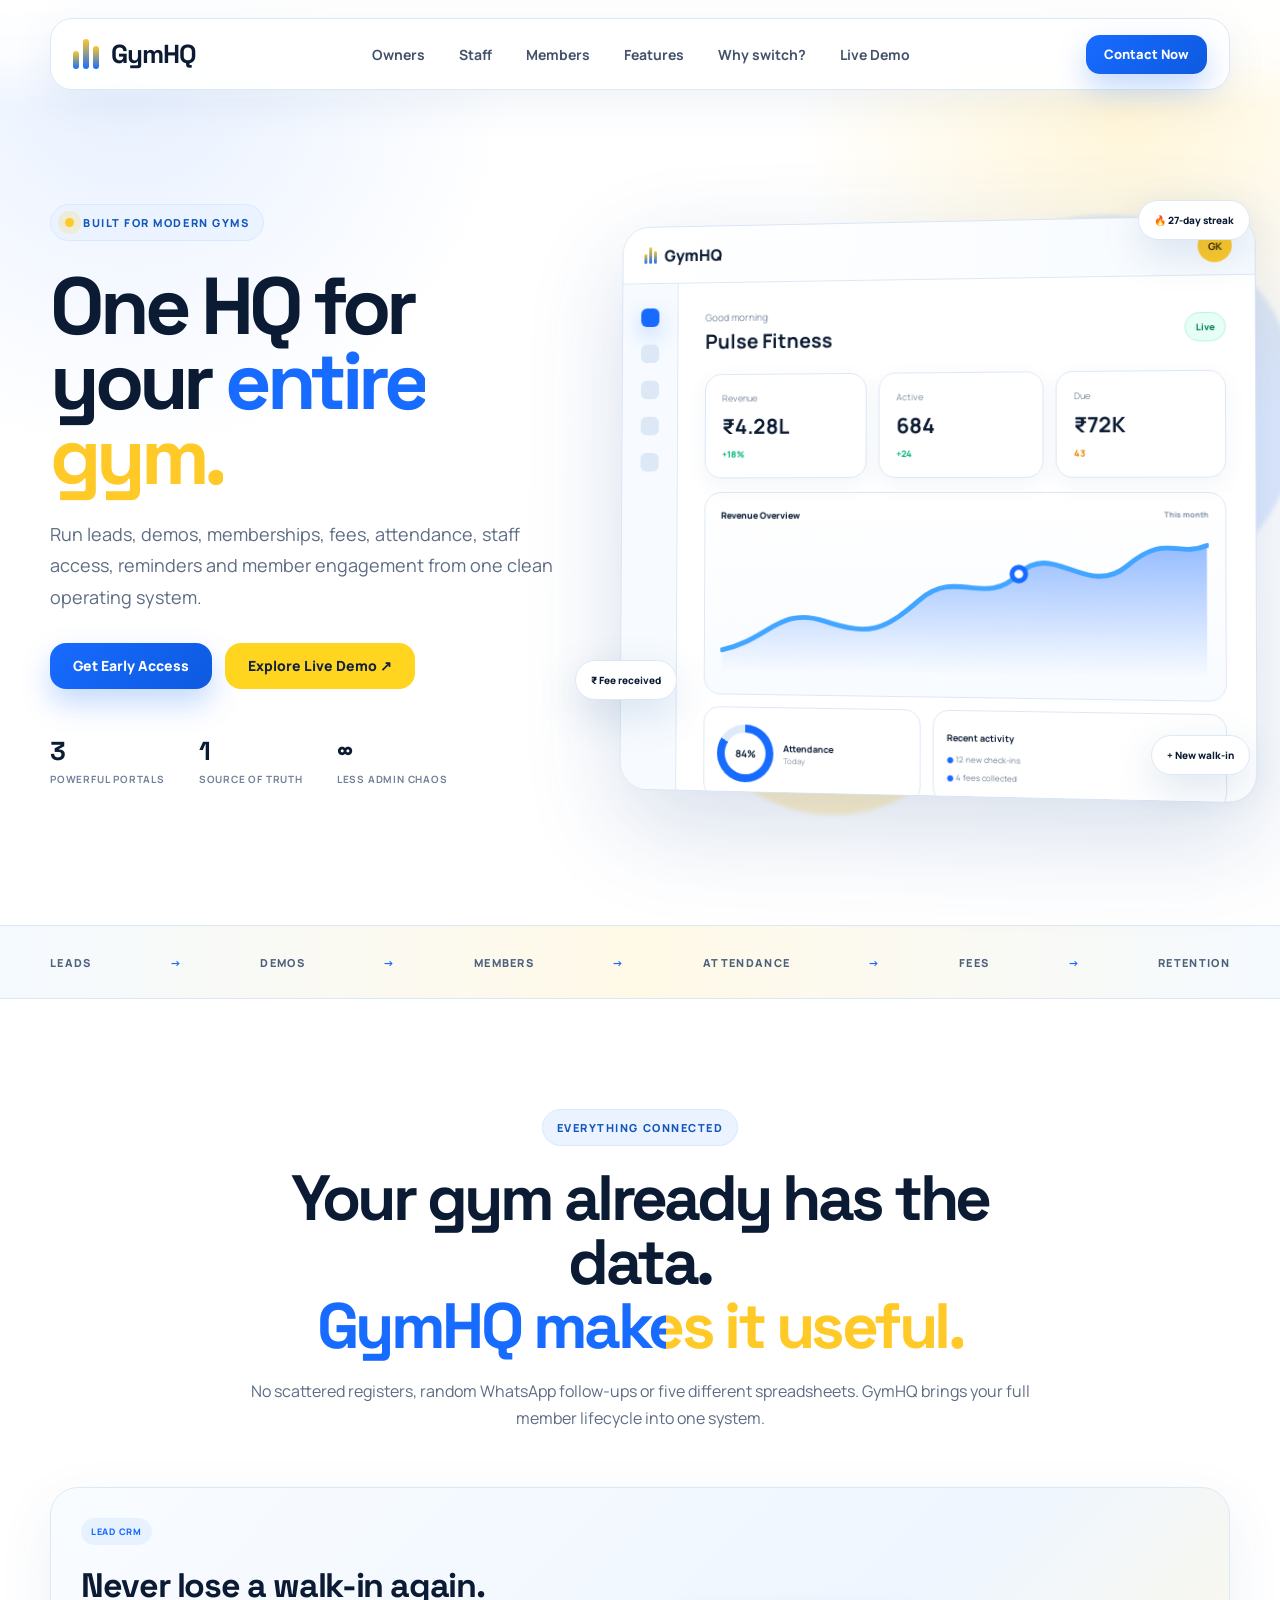
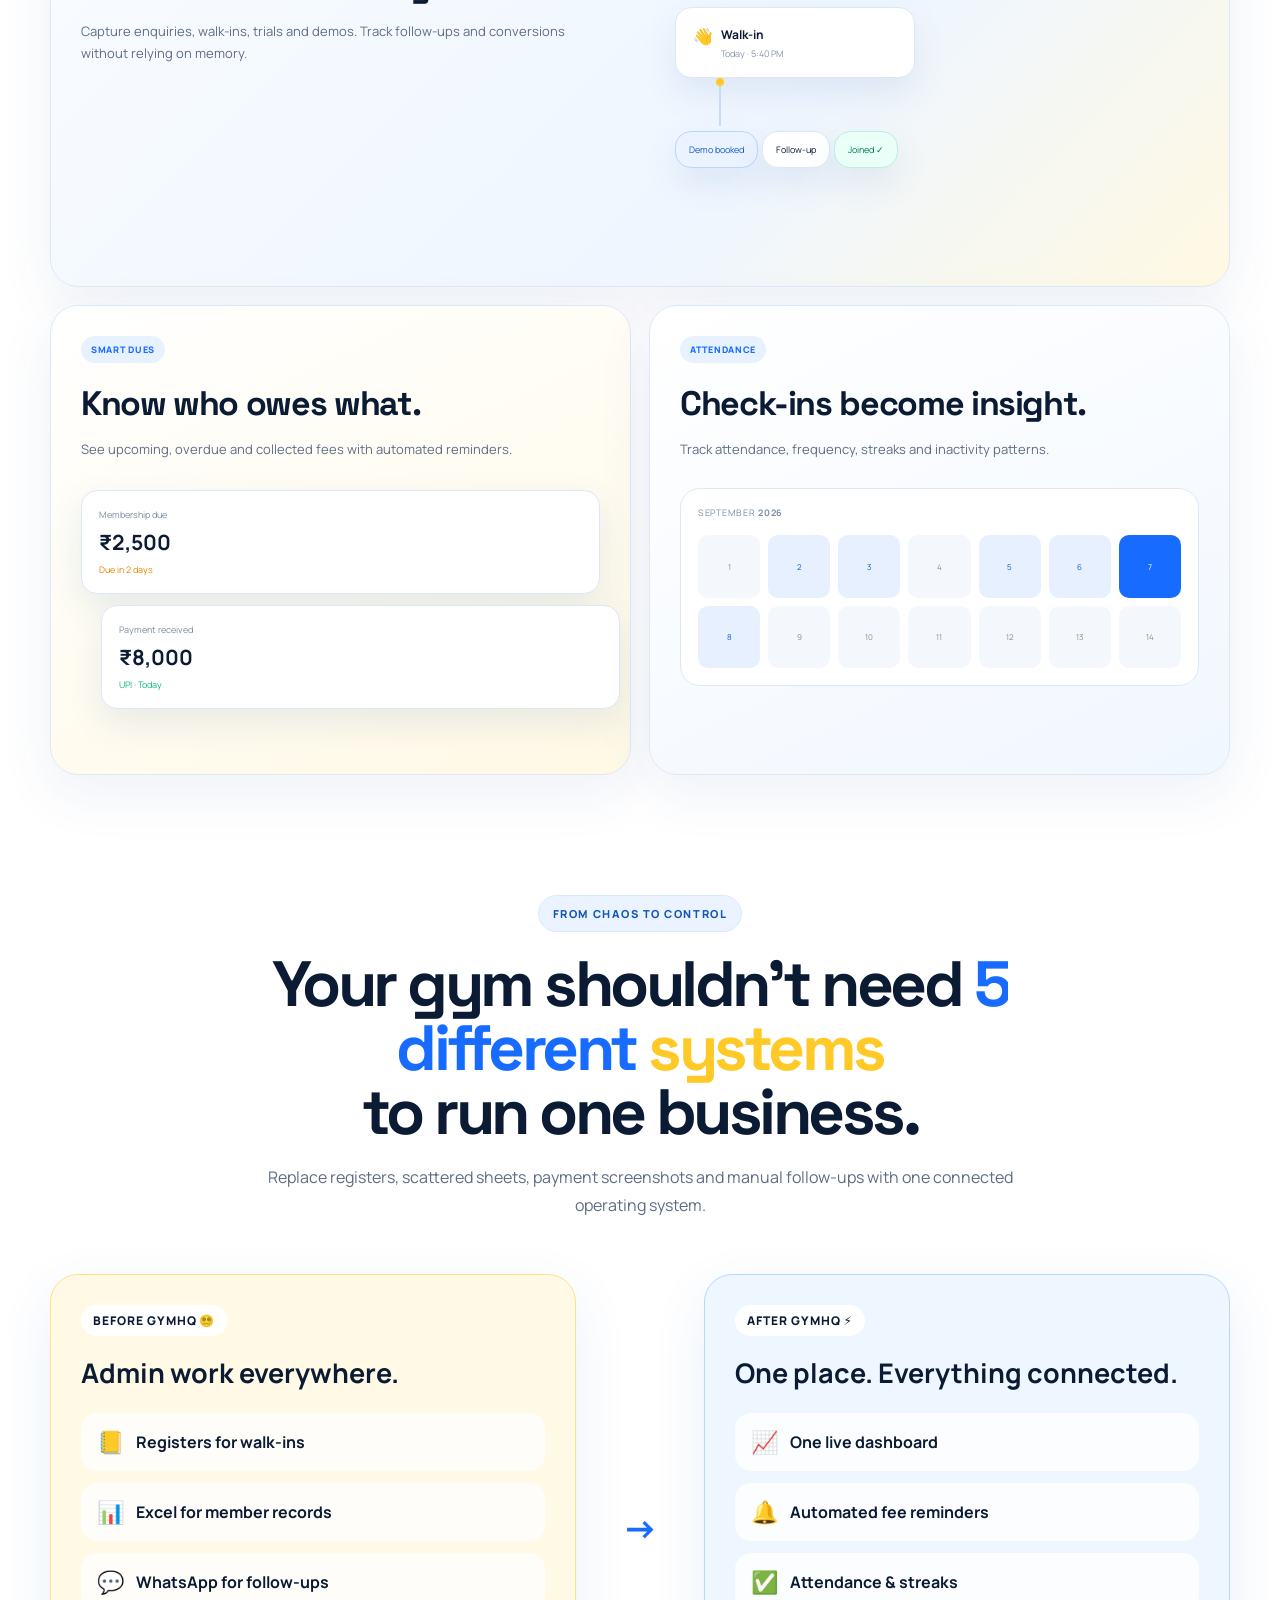
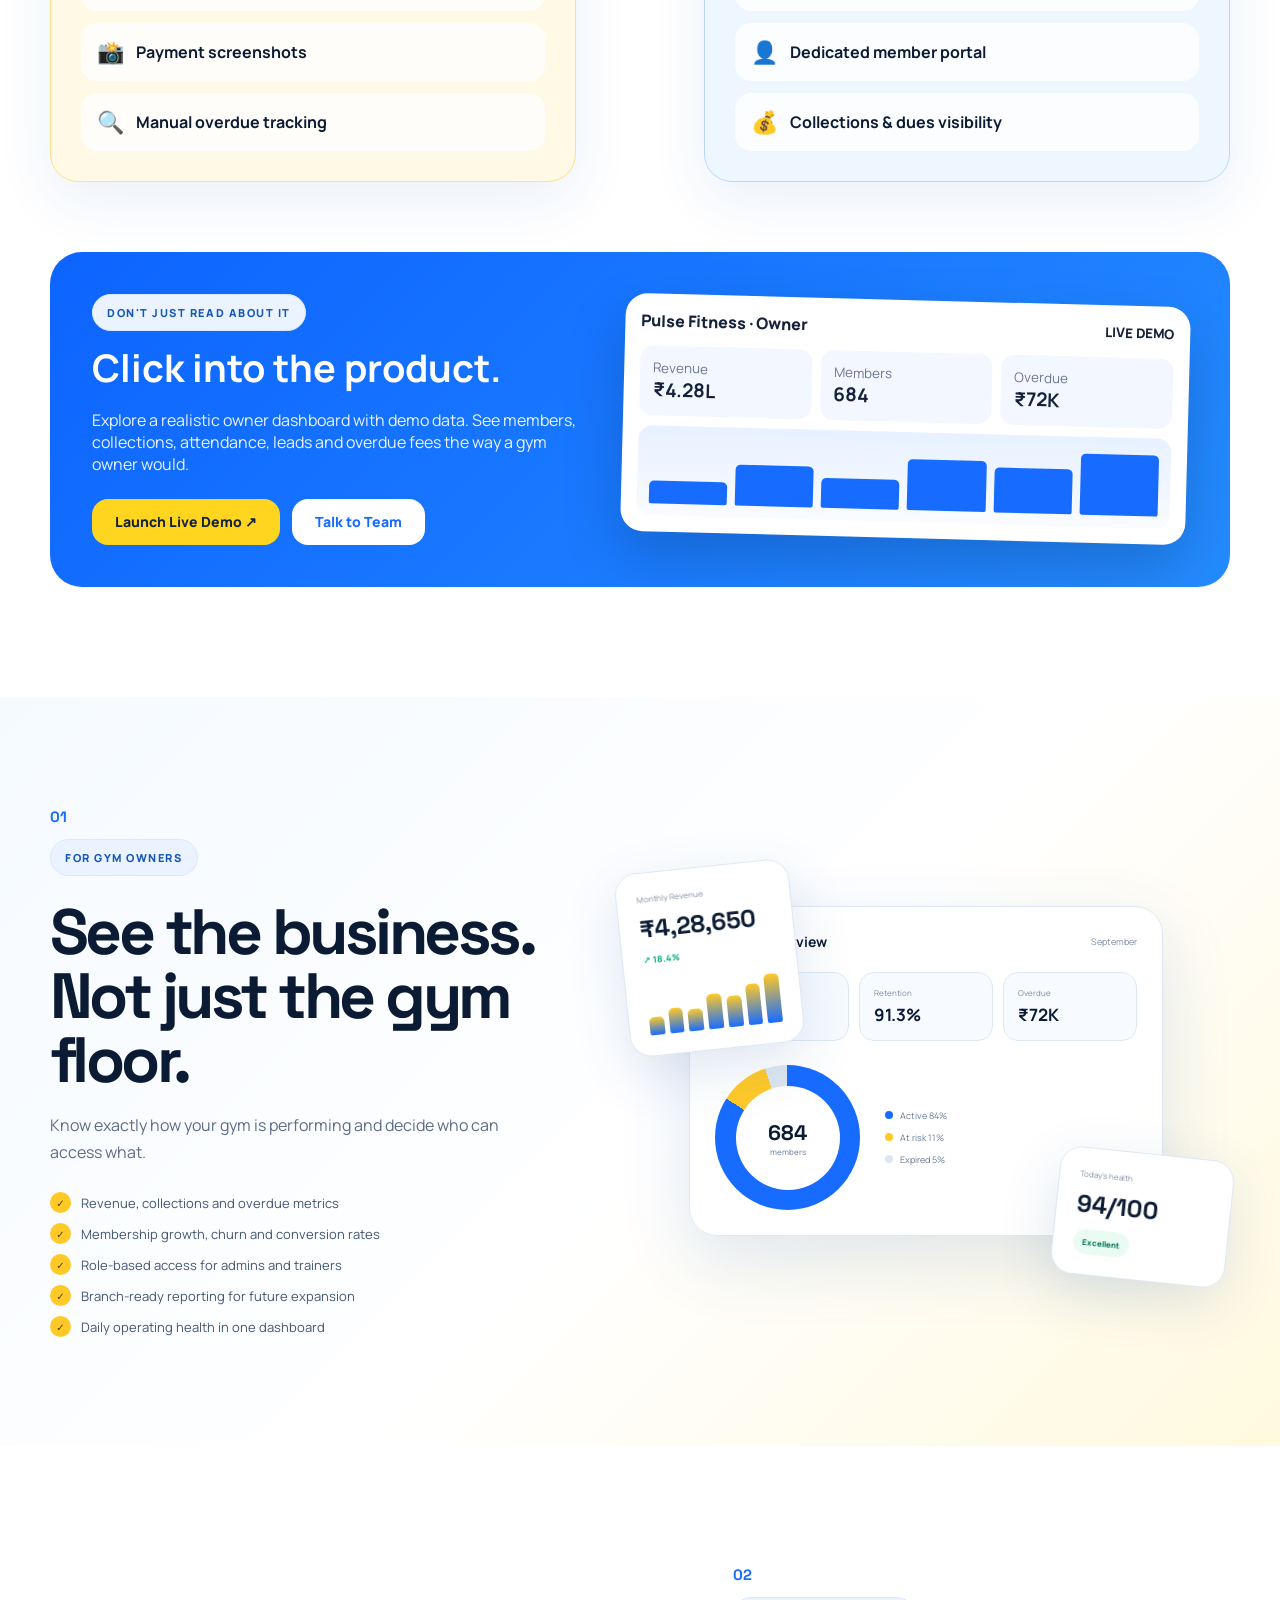
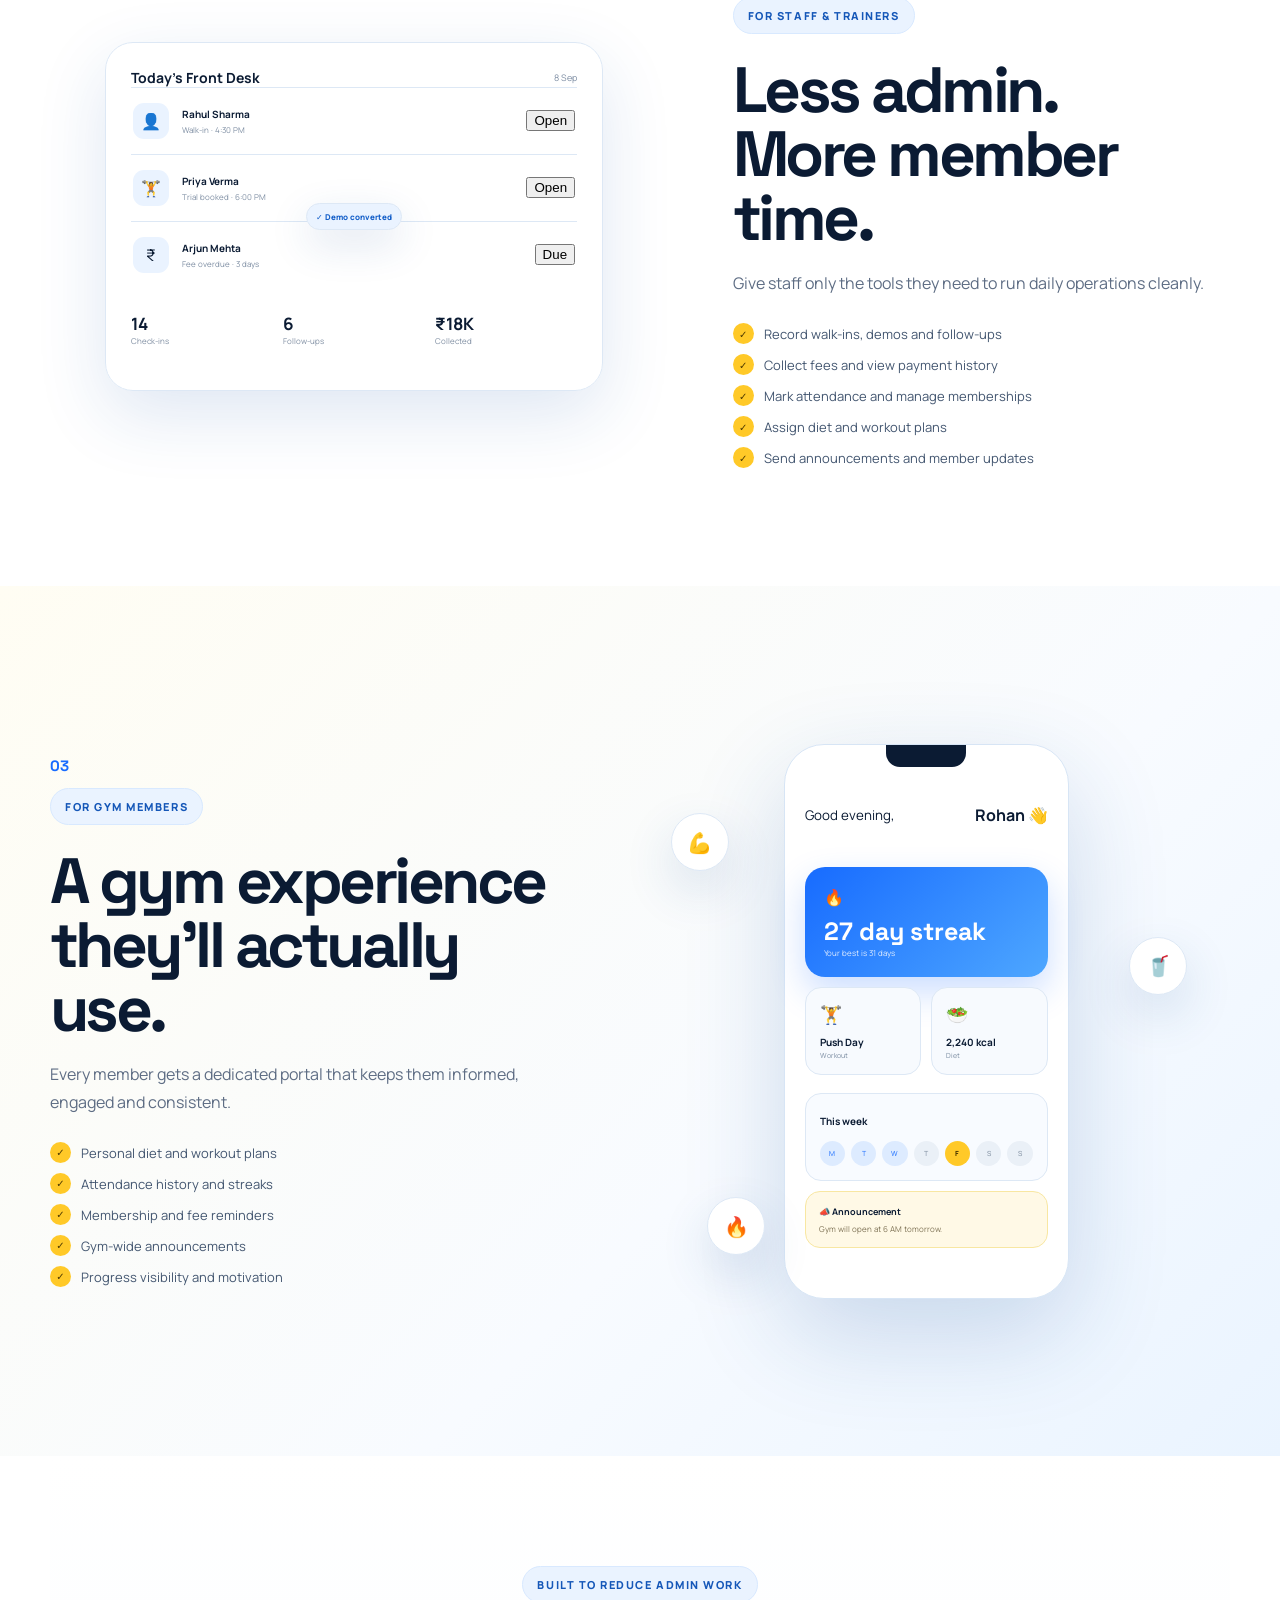
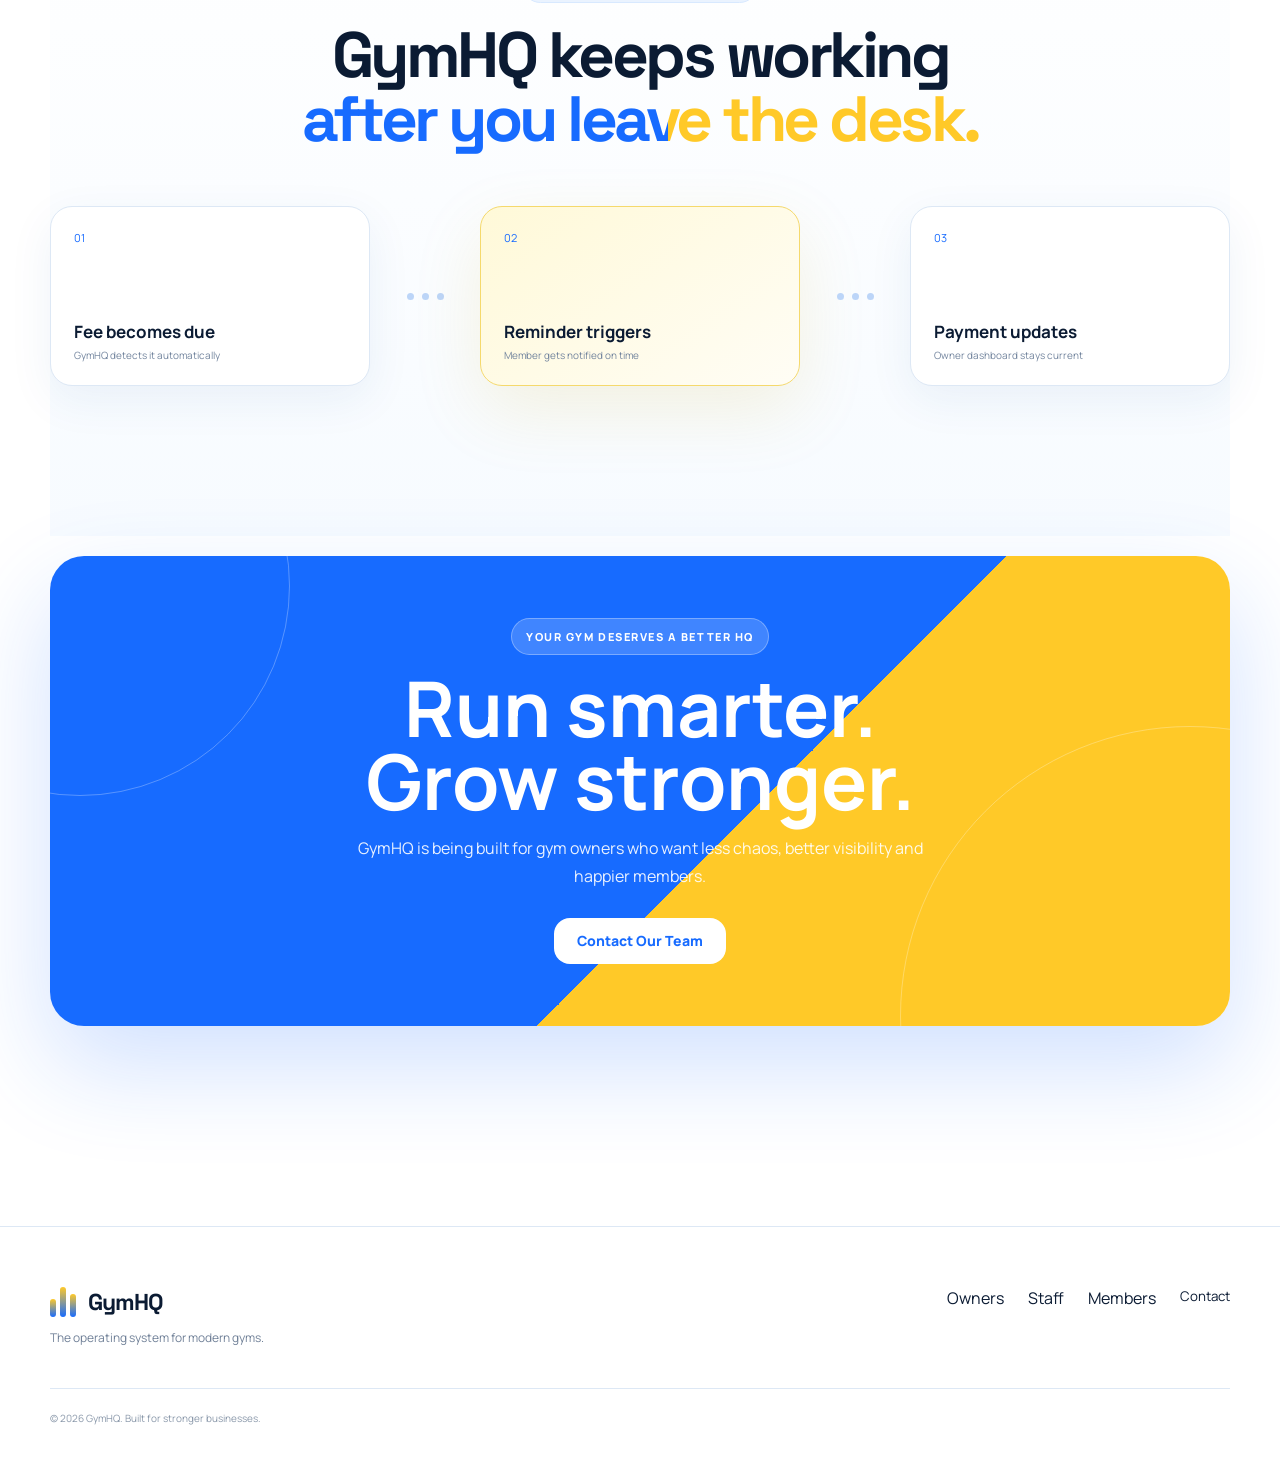
==== commit 404b7ebf: "Add files via upload" ====
--- a/index.html
+++ b/index.html
@@ -23,6 +23,8 @@
         <a href="#staff">Staff</a>
         <a href="#members">Members</a>
         <a href="#features">Features</a>
+        <a href="#transformation">Why switch?</a>
+        <a href="demo.html">Live Demo</a>
       </div>
       <button class="btn btn-small btn-primary open-contact">Contact Now</button>
     </nav>
@@ -36,7 +38,7 @@
         <p class="hero-sub">Run leads, demos, memberships, fees, attendance, staff access, reminders and member engagement from one clean operating system.</p>
         <div class="hero-actions">
           <button class="btn btn-primary btn-lg open-contact">Get Early Access</button>
-          <a class="btn btn-ghost btn-lg" href="#features">Explore GymHQ</a>
+          <a class="btn btn-yellow btn-lg" href="demo.html">Explore Live Demo ↗</a>
         </div>
         <div class="trust-row">
           <div><strong>3</strong><span>Powerful portals</span></div>
@@ -67,10 +69,10 @@
               <div class="chart-card">
                 <div class="chart-head"><span>Revenue Overview</span><small>This month</small></div>
                 <svg viewBox="0 0 500 150" role="img" aria-label="Revenue chart illustration">
-                  <defs><linearGradient id="area" x1="0" y1="0" x2="0" y2="1"><stop offset="0" stop-color="#8b5cf6" stop-opacity=".45"/><stop offset="1" stop-color="#8b5cf6" stop-opacity="0"/></linearGradient></defs>
+                  <defs><linearGradient id="area" x1="0" y1="0" x2="0" y2="1"><stop offset="0" stop-color="#176BFF" stop-opacity=".45"/><stop offset="1" stop-color="#176BFF" stop-opacity="0"/></linearGradient></defs>
                   <path d="M0 126 C50 115 60 80 108 95 S170 105 208 72 S275 80 310 45 S380 70 420 36 S470 28 500 15 L500 150 L0 150 Z" fill="url(#area)"/>
-                  <path d="M0 126 C50 115 60 80 108 95 S170 105 208 72 S275 80 310 45 S380 70 420 36 S470 28 500 15" fill="none" stroke="#a78bfa" stroke-width="5" stroke-linecap="round"/>
-                  <circle cx="310" cy="45" r="7" fill="#fff" stroke="#8b5cf6" stroke-width="5" class="chart-pulse"/>
+                  <path d="M0 126 C50 115 60 80 108 95 S170 105 208 72 S275 80 310 45 S380 70 420 36 S470 28 500 15" fill="none" stroke="#42A5FF" stroke-width="5" stroke-linecap="round"/>
+                  <circle cx="310" cy="45" r="7" fill="#fff" stroke="#176BFF" stroke-width="5" class="chart-pulse"/>
                 </svg>
               </div>
               <div class="bottom-row">
@@ -121,6 +123,23 @@
             <div class="cal-grid"><span>1</span><span class="hit">2</span><span class="hit">3</span><span>4</span><span class="hit">5</span><span class="hit">6</span><span class="hit strong">7</span><span class="hit">8</span><span>9</span><span>10</span><span>11</span><span>12</span><span>13</span><span>14</span></div>
           </div>
         </article>
+      </div>
+    </section>
+
+    <section class="section container transform-section" id="transformation">
+      <div class="section-heading reveal">
+        <div class="eyebrow">From chaos to control</div>
+        <h2>Your gym shouldn't need <span class="grad-text">5 different systems</span><br>to run one business.</h2>
+        <p>Replace registers, scattered sheets, payment screenshots and manual follow-ups with one connected operating system.</p>
+      </div>
+      <div class="transform-grid reveal delay-1">
+        <div class="transform-card before"><span class="transform-label">Before GymHQ 😵‍💫</span><h3>Admin work everywhere.</h3><div class="chaos-list"><div class="chaos-item"><span>📒</span>Registers for walk-ins</div><div class="chaos-item"><span>📊</span>Excel for member records</div><div class="chaos-item"><span>💬</span>WhatsApp for follow-ups</div><div class="chaos-item"><span>📸</span>Payment screenshots</div><div class="chaos-item"><span>🔍</span>Manual overdue tracking</div></div></div>
+        <div class="transform-arrow">→</div>
+        <div class="transform-card after"><span class="transform-label">After GymHQ ⚡</span><h3>One place. Everything connected.</h3><div class="clean-list"><div class="clean-item"><span>📈</span>One live dashboard</div><div class="clean-item"><span>🔔</span>Automated fee reminders</div><div class="clean-item"><span>✅</span>Attendance & streaks</div><div class="clean-item"><span>👤</span>Dedicated member portal</div><div class="clean-item"><span>💰</span>Collections & dues visibility</div></div></div>
+      </div>
+      <div class="demo-band reveal">
+        <div><div class="eyebrow light">Don't just read about it</div><h3>Click into the product.</h3><p>Explore a realistic owner dashboard with demo data. See members, collections, attendance, leads and overdue fees the way a gym owner would.</p><div class="demo-actions"><a class="btn btn-yellow btn-lg" href="demo.html">Launch Live Demo ↗</a><button class="btn btn-white btn-lg open-contact">Talk to Team</button></div></div>
+        <a class="demo-preview" href="demo.html" aria-label="Open GymHQ demo"><div class="demo-preview-top"><span>Pulse Fitness · Owner</span><small>LIVE DEMO</small></div><div class="demo-preview-grid"><div><small>Revenue</small><b>₹4.28L</b></div><div><small>Members</small><b>684</b></div><div><small>Overdue</small><b>₹72K</b></div></div><div class="demo-chart"><i></i><i></i><i></i><i></i><i></i><i></i></div></a>
       </div>
     </section>
 
--- a/styles.css
+++ b/styles.css
@@ -38,3 +38,8 @@
 @media(max-width:980px){.nav-links{display:none}.hero,.role-grid,.role-grid.reverse{grid-template-columns:1fr}.hero{padding-top:140px}.hero-copy{text-align:center}.hero-copy h1,.hero-sub{margin-left:auto;margin-right:auto}.hero-actions,.trust-row{justify-content:center}.hero-visual{height:580px}.role-grid.reverse .role-copy{order:initial}.role-copy{text-align:center}.check-list{max-width:520px;margin:28px auto 0;text-align:left}.role-visual{min-height:480px}.automation-flow{grid-template-columns:1fr;gap:14px;max-width:620px;margin:auto}.connector{transform:rotate(90deg);height:40px;align-items:center}.bento-wide{grid-template-columns:1fr}.lead-flow{margin:24px 0 0}.owner-panel{width:72%}}
 @media(max-width:700px){.container{width:min(100% - 24px,1180px)}.section{padding:82px 0}.nav{height:58px}.brand{font-size:19px}.btn-small{font-size:11px;padding:10px 12px}.hero{padding-top:125px;min-height:auto}.hero h1{font-size:54px}.hero-sub{font-size:15px}.hero-actions{flex-direction:column}.hero-actions .btn{width:100%}.trust-row{gap:18px}.trust-row span{font-size:9px}.hero-visual{height:430px;margin-top:22px}.dashboard-card{inset:30px -45px 0 -6px;transform:scale(.82) rotateY(-6deg);transform-origin:left center}.float{animation:none}.pill-a{right:-3px;top:20px}.pill-b{left:0;bottom:40px}.pill-c{display:none}.strip-inner{overflow:hidden;justify-content:flex-start;white-space:nowrap}.section-heading h2,.role-copy h2{font-size:40px}.feature-bento{grid-template-columns:1fr}.bento,.bento-wide{grid-column:auto;min-height:410px;padding:22px}.bento h3{font-size:28px}.role-grid,.role-grid.reverse{gap:35px}.role-visual{min-height:400px}.owner-panel,.staff-board{width:92%}.phone-card{width:145px}.left-card{left:-8px;top:50px}.right-card{right:-6px;bottom:40px}.donut{width:110px;height:110px}.donut:after{width:80px;height:80px}.donut-wrap{gap:16px}.member-visual{min-height:600px}.member-phone{transform:scale(.9)}.orbit-a{left:0}.orbit-b{right:0}.cta-card{padding:40px 20px;min-height:420px;background:linear-gradient(145deg,#176BFF,#176BFF 72%,#FFC928 72%)}.cta-card h2{font-size:53px}.footer-grid{grid-template-columns:1fr}.footer-links{flex-wrap:wrap}.field-row{grid-template-columns:1fr}.modal-card{padding:28px 20px}.modal-card h3{font-size:30px}}
 @media(prefers-reduced-motion:reduce){*{scroll-behavior:auto}.float,.floating-pill,.due-card,.donut,.member-phone,.orbit,.connector i,.pulse-dot,.flow-line span,.chart-pulse{animation:none!important}.reveal{opacity:1;transform:none;transition:none}}
+
+/* Transformation + live demo */
+.transform-section{padding-top:40px}.transform-grid{display:grid;grid-template-columns:1fr 80px 1fr;gap:24px;align-items:stretch;margin-top:44px}.transform-card{background:#fff;border:1px solid #dbe8ff;border-radius:28px;padding:30px;box-shadow:0 18px 55px rgba(25,92,190,.09)}.transform-card.before{background:#fff9e6;border-color:#ffe08a}.transform-card.after{background:#eef6ff;border-color:#b8d7ff}.transform-label{display:inline-flex;padding:7px 12px;border-radius:999px;font-size:12px;font-weight:800;letter-spacing:.08em;text-transform:uppercase;background:#fff}.transform-card h3{font-size:27px;margin:18px 0 22px}.chaos-list,.clean-list{display:grid;gap:12px}.chaos-item,.clean-item{display:flex;align-items:center;gap:12px;padding:14px 16px;border-radius:16px;background:rgba(255,255,255,.78);font-weight:700}.chaos-item span,.clean-item span{font-size:22px}.transform-arrow{display:grid;place-items:center;font-size:36px;font-weight:900;color:#176bff;animation:nudge 1.5s ease-in-out infinite}@keyframes nudge{50%{transform:translateX(8px)}}
+.demo-band{margin-top:70px;background:linear-gradient(135deg,#0d64ff,#248cff);border-radius:32px;padding:42px;color:white;display:grid;grid-template-columns:1fr 1.15fr;gap:40px;align-items:center;overflow:hidden;position:relative}.demo-band h3{font-size:38px;margin:10px 0 12px}.demo-band p{color:#eaf3ff;max-width:540px}.demo-actions{display:flex;gap:12px;margin-top:24px;flex-wrap:wrap}.btn-yellow{background:#ffd51f;color:#13233e;border:0}.demo-preview{background:#fff;color:#16213a;border-radius:22px;padding:16px;box-shadow:0 25px 60px rgba(0,0,0,.18);transform:rotate(1.5deg);transition:.35s}.demo-preview:hover{transform:rotate(0) translateY(-4px)}.demo-preview-top{display:flex;justify-content:space-between;align-items:center;margin-bottom:14px;font-weight:800}.demo-preview-grid{display:grid;grid-template-columns:repeat(3,1fr);gap:9px}.demo-preview-grid div{background:#f3f7ff;border-radius:13px;padding:13px}.demo-preview-grid small{display:block;color:#6c7892}.demo-preview-grid b{font-size:19px}.demo-chart{height:90px;margin-top:10px;border-radius:14px;background:linear-gradient(180deg,#e7f1ff,#f9fbff);display:flex;align-items:end;gap:8px;padding:12px}.demo-chart i{display:block;flex:1;background:#176bff;border-radius:5px 5px 2px 2px;animation:barGrow 1.8s ease-in-out infinite alternate;transform-origin:bottom}.demo-chart i:nth-child(2){height:62%}.demo-chart i:nth-child(3){height:45%}.demo-chart i:nth-child(4){height:78%}.demo-chart i:nth-child(5){height:68%}.demo-chart i:nth-child(6){height:92%}.demo-chart i:first-child{height:35%}@keyframes barGrow{to{transform:scaleY(.82)}}
+@media(max-width:800px){.transform-grid{grid-template-columns:1fr}.transform-arrow{transform:rotate(90deg)}.demo-band{grid-template-columns:1fr;padding:28px}.demo-band h3{font-size:30px}}
